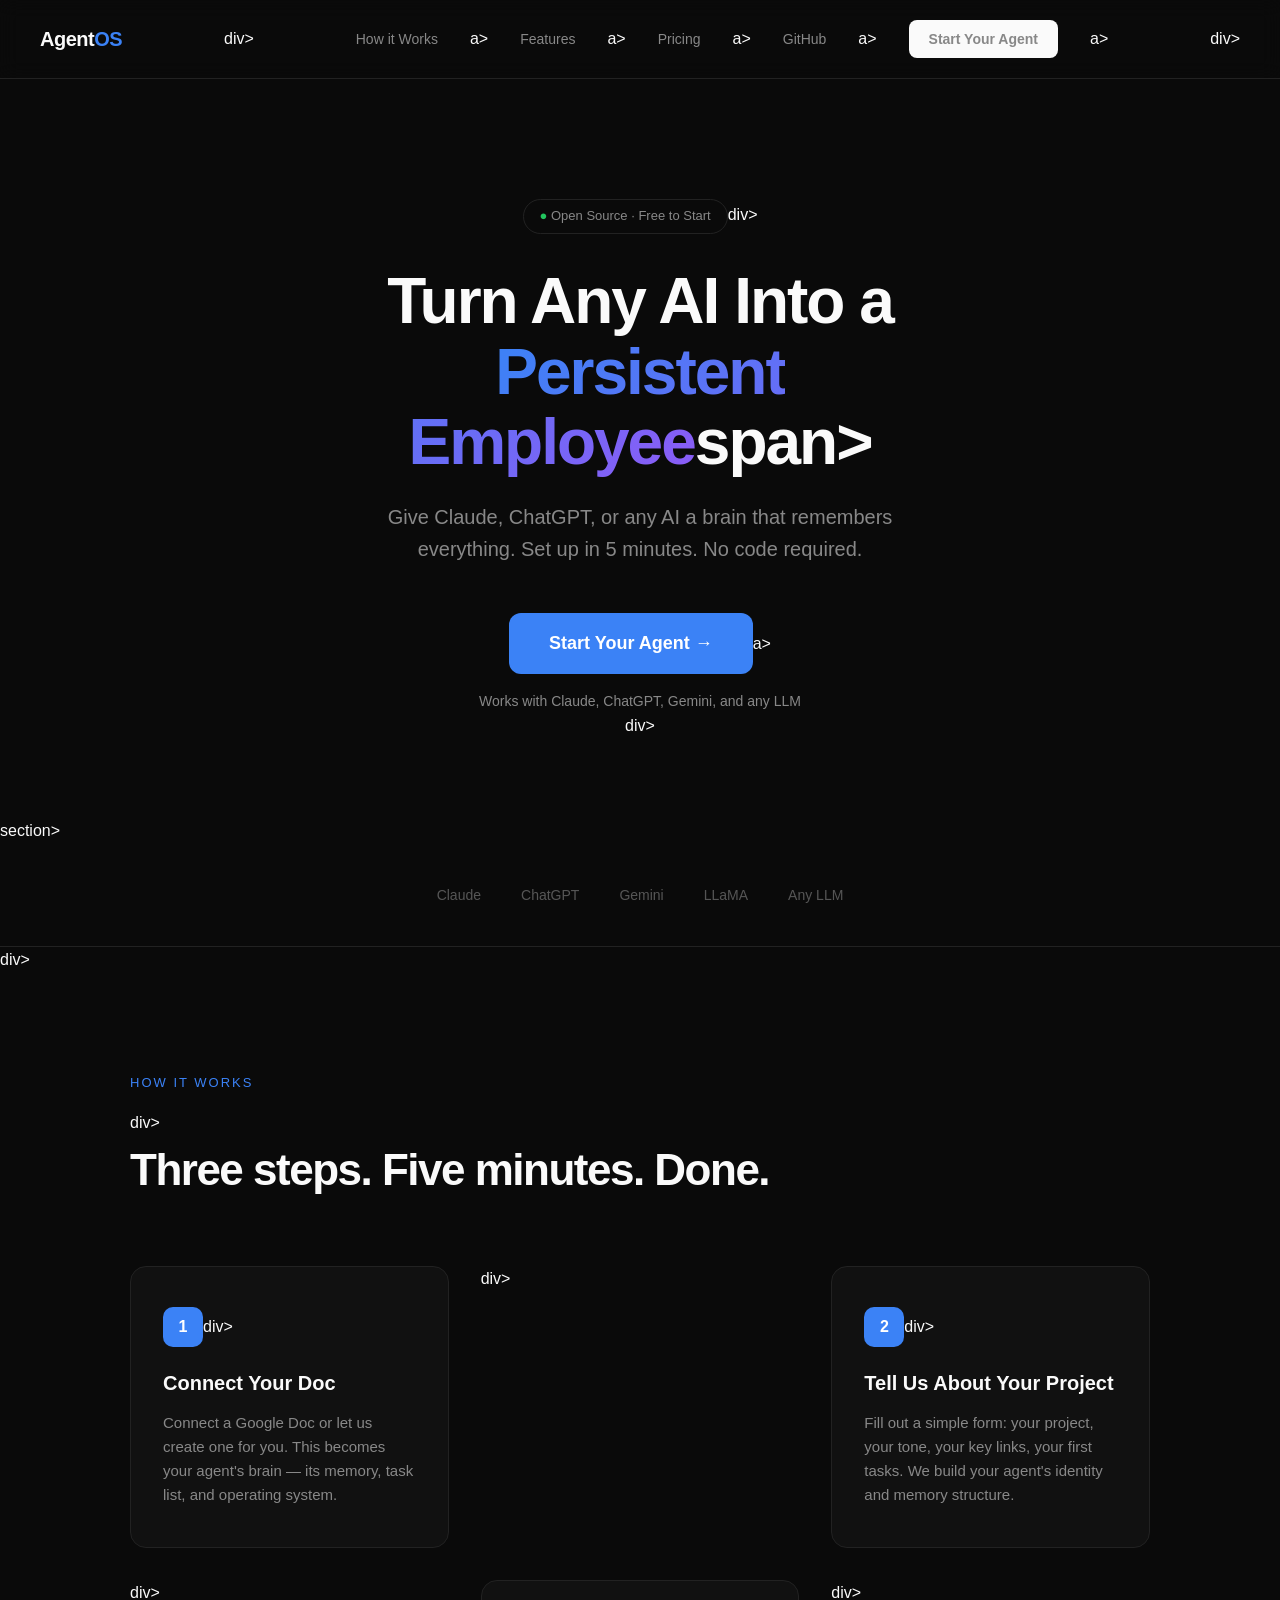
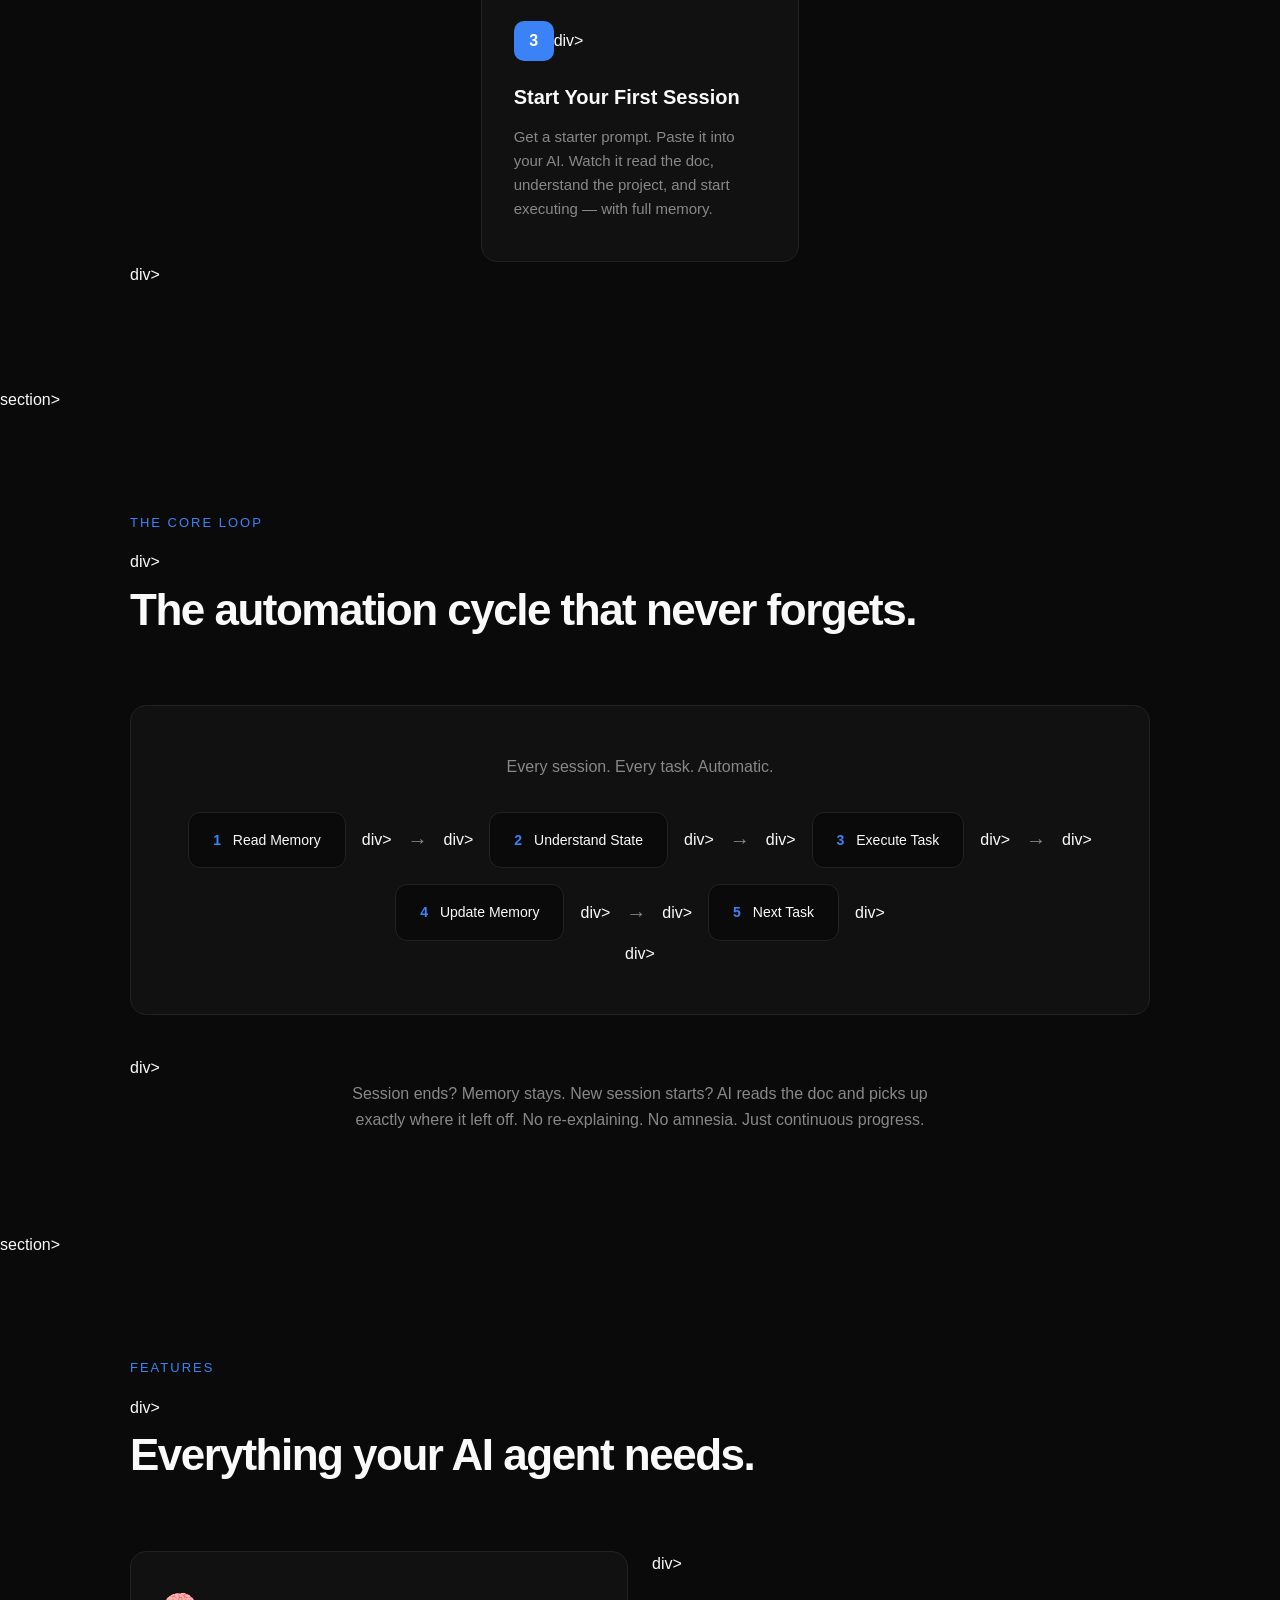
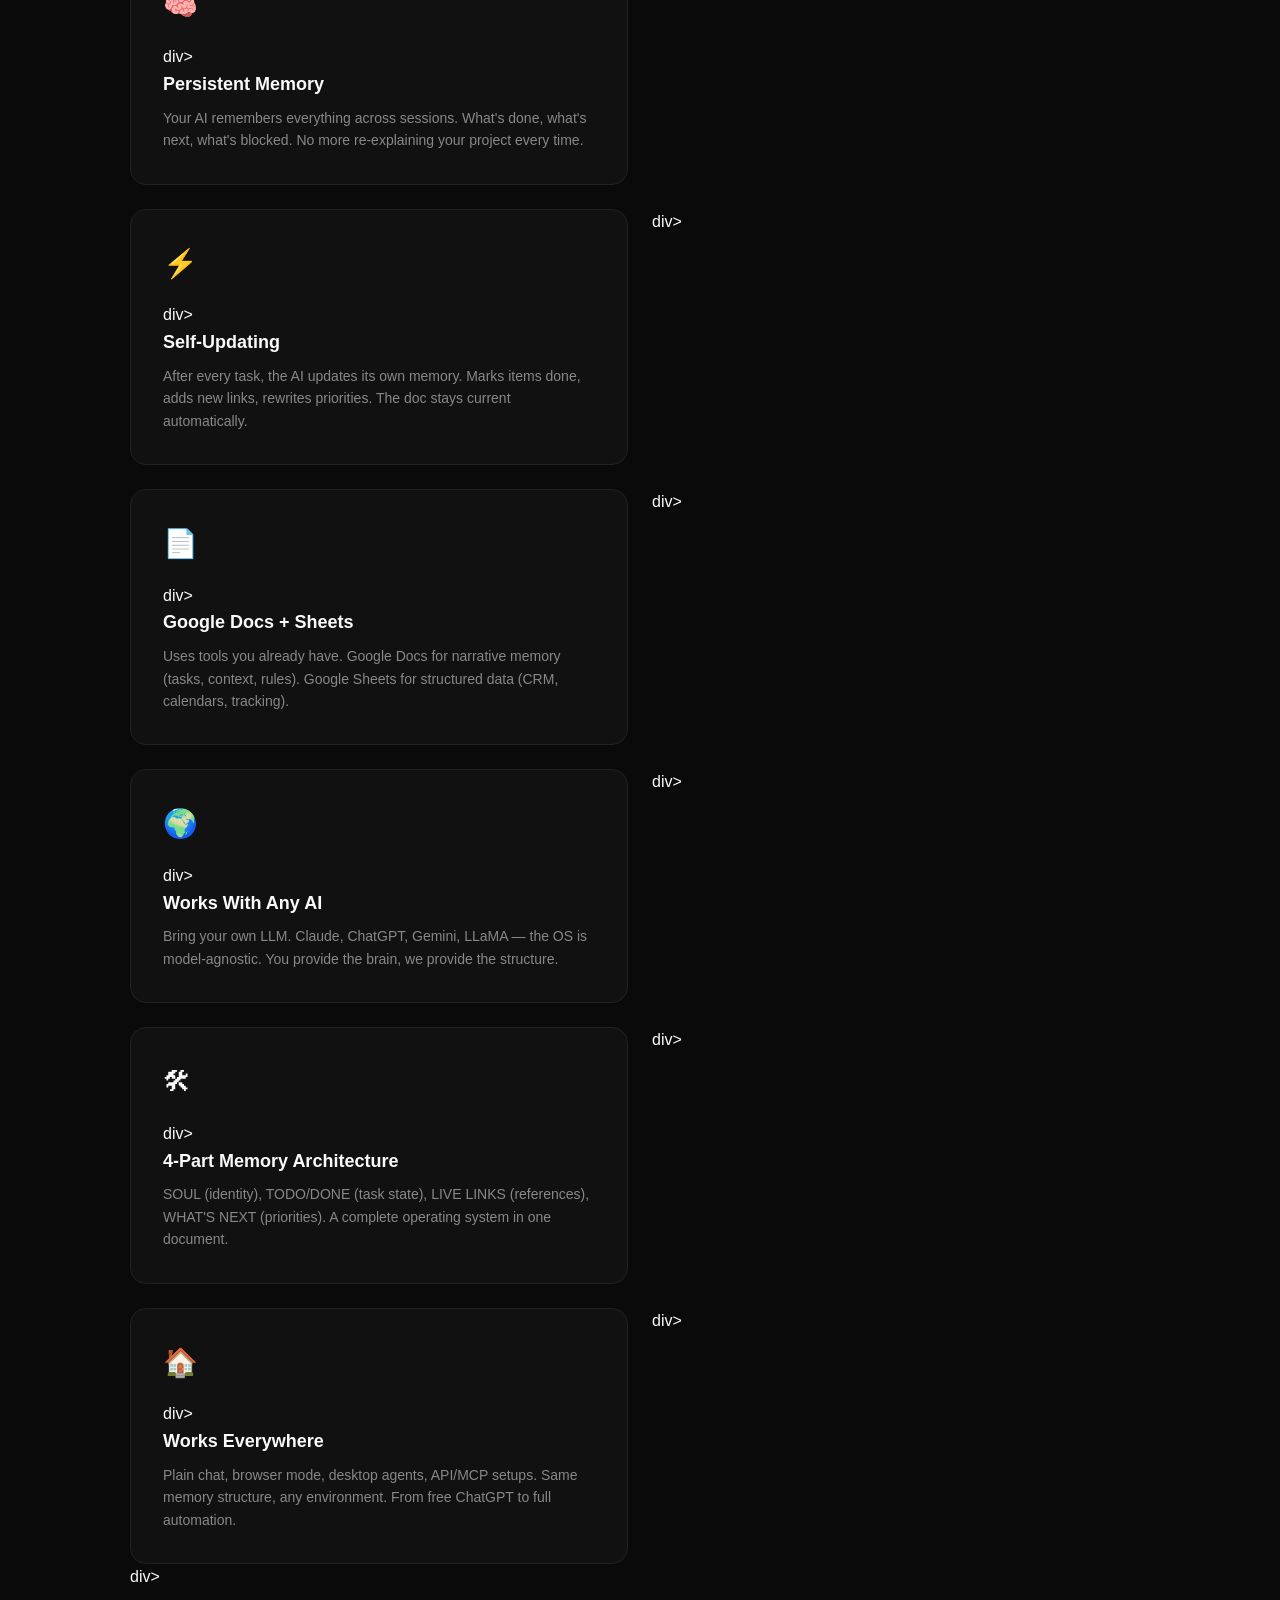
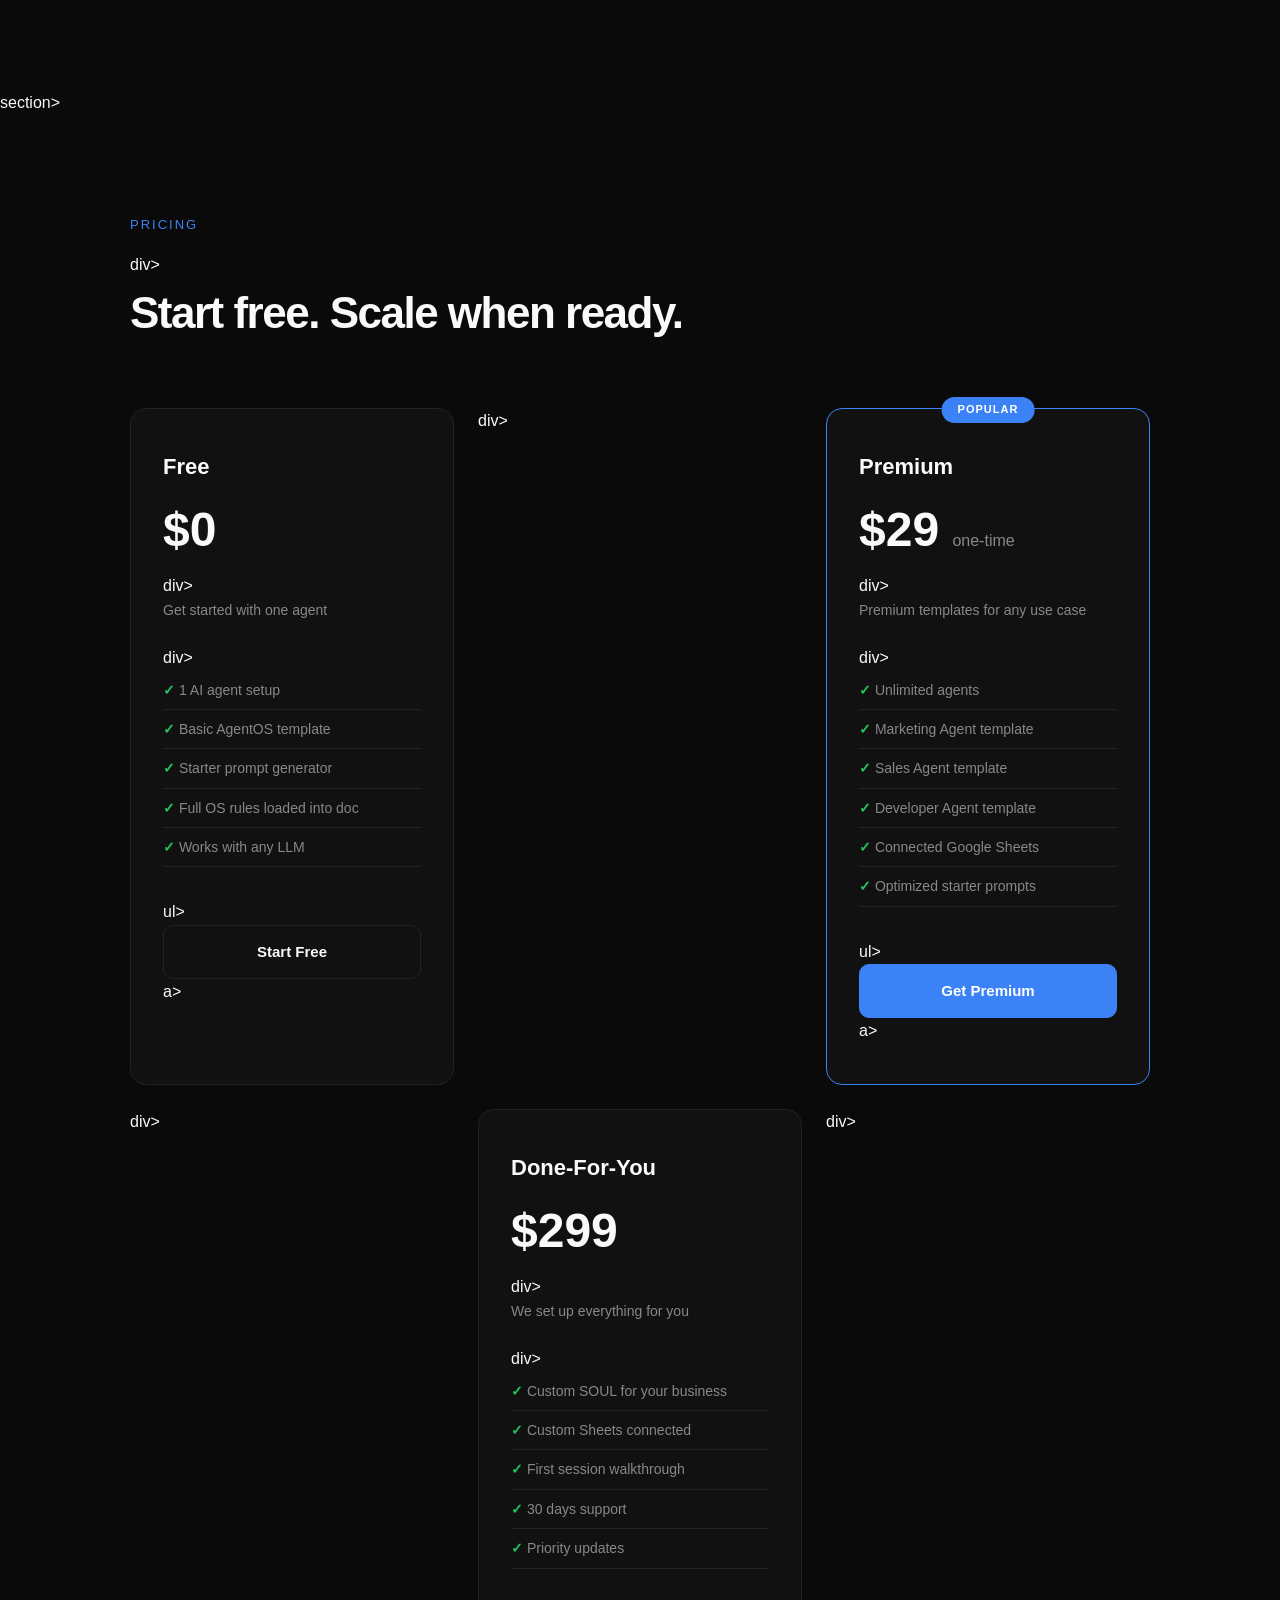
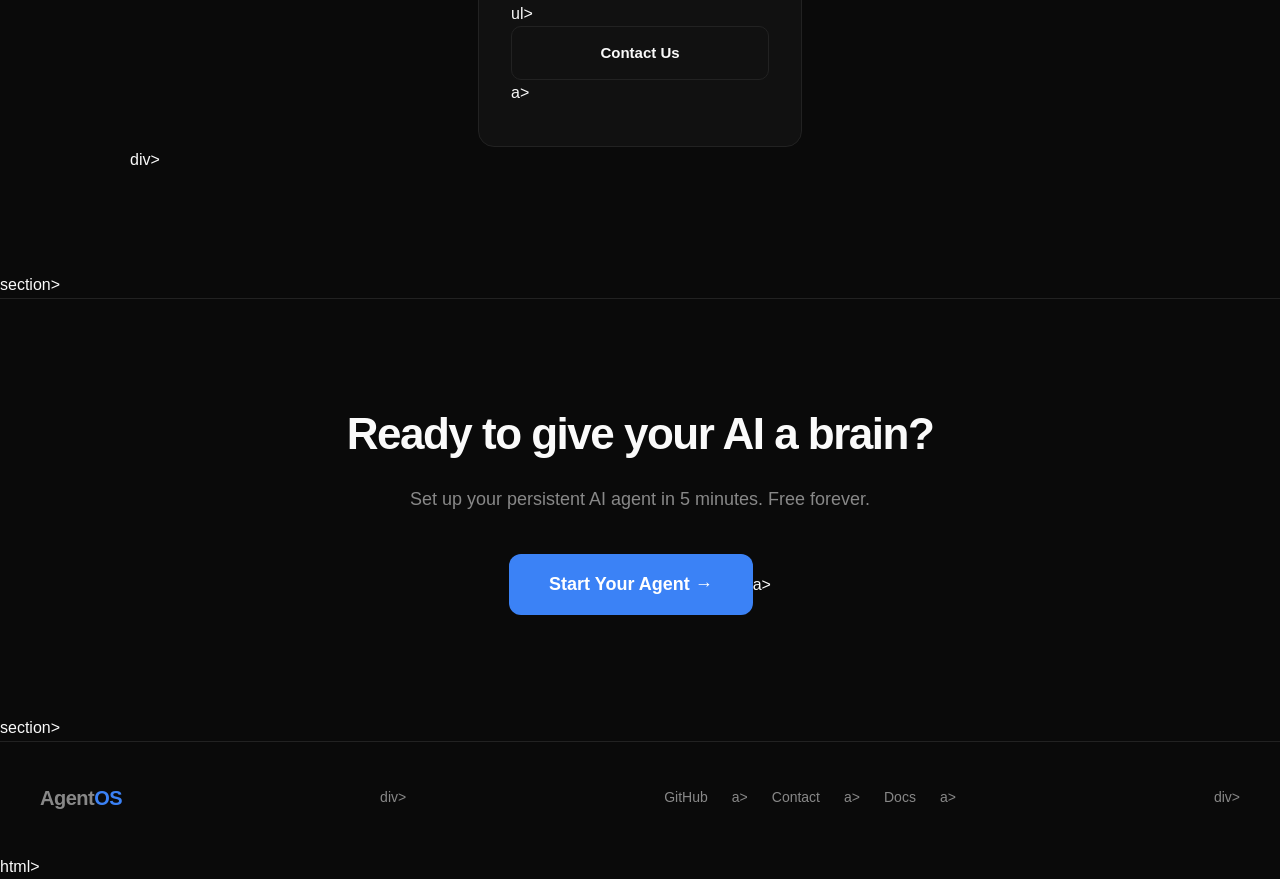
==== index.html @ 60779fc8 "Add AgentOS landing page" ====
<!DOCTYPE html>
<html lang="en">
  <head>
      <meta charset="UTF-8">
      <meta name="viewport" content="width=device-width, initial-scale=1.0">
      <title>AgentOS - Turn Any AI Into a Persistent Employee</title>
    <meta name="description" content="Give Claude, ChatGPT, or any AI a brain that remembers everything. Free. No code. 5 minutes.">
    <style>
          * { margin: 0; padding: 0; box-sizing: border-box; }
          :root {
                  --bg: #0a0a0a;
                  --surface: #111111;
                  --border: #222222;
                  --text: #fafafa;
                  --text-secondary: #888888;
                  --accent: #3b82f6;
                  --accent-hover: #2563eb;
                  --green: #22c55e;
          }
          body {
                  font-family: -apple-system, BlinkMacSystemFont, 'Segoe UI', Inter, sans-serif;
                  background: var(--bg);
                  color: var(--text);
                  line-height: 1.6;
                  -webkit-font-smoothing: antialiased;
          }
          a { color: var(--accent); text-decoration: none; }
          a:hover { text-decoration: underline; }

          /* NAV */
          nav {
                  display: flex;
                  justify-content: space-between;
                  align-items: center;
                  padding: 20px 40px;
                  border-bottom: 1px solid var(--border);
                  position: sticky;
                  top: 0;
                  background: rgba(10,10,10,0.9);
                  backdrop-filter: blur(10px);
                  z-index: 100;
          }
          .logo {
                  font-size: 20px;
                  font-weight: 700;
                  letter-spacing: -0.5px;
          }
          .logo span { color: var(--accent); }
          .nav-links { display: flex; gap: 32px; align-items: center; }
          .nav-links a { color: var(--text-secondary); font-size: 14px; }
          .nav-links a:hover { color: var(--text); text-decoration: none; }
          .nav-cta {
                  background: var(--text);
                  color: var(--bg);
                  padding: 8px 20px;
                  border-radius: 8px;
                  font-size: 14px;
                  font-weight: 600;
                  transition: opacity 0.2s;
          }
          .nav-cta:hover { opacity: 0.9; text-decoration: none; }

          /* HERO */
          .hero {
                  text-align: center;
                  padding: 120px 40px 80px;
                  max-width: 800px;
                  margin: 0 auto;
          }
          .badge {
                  display: inline-block;
                  padding: 6px 16px;
                  border: 1px solid var(--border);
                  border-radius: 50px;
                  font-size: 13px;
                  color: var(--text-secondary);
                  margin-bottom: 32px;
          }
          .badge span { color: var(--green); }
          h1 {
                  font-size: 64px;
                  font-weight: 700;
                  letter-spacing: -2px;
                  line-height: 1.1;
                  margin-bottom: 24px;
          }
          h1 .highlight {
                  background: linear-gradient(135deg, var(--accent), #8b5cf6);
                  -webkit-background-clip: text;
                  -webkit-text-fill-color: transparent;
                  background-clip: text;
          }
          .hero p {
                  font-size: 20px;
                  color: var(--text-secondary);
                  max-width: 560px;
                  margin: 0 auto 48px;
                  line-height: 1.6;
          }
          .hero-cta {
                  display: inline-flex;
                  align-items: center;
                  gap: 8px;
                  background: var(--accent);
                  color: white;
                  padding: 16px 40px;
                  border-radius: 12px;
                  font-size: 18px;
                  font-weight: 600;
                  transition: background 0.2s;
                  cursor: pointer;
                  border: none;
          }
          .hero-cta:hover { background: var(--accent-hover); text-decoration: none; }
          .hero-sub {
                  margin-top: 16px;
                  font-size: 14px;
                  color: var(--text-secondary);
          }

          /* WORKS WITH */
          .works-with {
                  display: flex;
                  justify-content: center;
                  gap: 40px;
                  padding: 40px;
                  color: var(--text-secondary);
                  font-size: 14px;
                  border-bottom: 1px solid var(--border);
          }
          .works-with span { opacity: 0.6; }

          /* HOW IT WORKS */
          .section {
                  padding: 100px 40px;
                  max-width: 1100px;
                  margin: 0 auto;
          }
          .section-label {
                  font-size: 13px;
                  text-transform: uppercase;
                  letter-spacing: 2px;
                  color: var(--accent);
                  margin-bottom: 16px;
          }
          .section h2 {
                  font-size: 44px;
                  font-weight: 700;
                  letter-spacing: -1.5px;
                  margin-bottom: 60px;
          }
          .steps {
                  display: grid;
                  grid-template-columns: repeat(3, 1fr);
                  gap: 32px;
          }
          .step {
                  background: var(--surface);
                  border: 1px solid var(--border);
                  border-radius: 16px;
                  padding: 40px 32px;
          }
          .step-number {
                  display: inline-flex;
                  align-items: center;
                  justify-content: center;
                  width: 40px;
                  height: 40px;
                  background: var(--accent);
                  color: white;
                  border-radius: 10px;
                  font-weight: 700;
                  font-size: 16px;
                  margin-bottom: 20px;
          }
          .step h3 {
                  font-size: 20px;
                  font-weight: 600;
                  margin-bottom: 12px;
          }
          .step p {
                  color: var(--text-secondary);
                  font-size: 15px;
                  line-height: 1.6;
          }

          /* FEATURES */
          .features-grid {
                  display: grid;
                  grid-template-columns: repeat(2, 1fr);
                  gap: 24px;
          }
          .feature {
                  background: var(--surface);
                  border: 1px solid var(--border);
                  border-radius: 16px;
                  padding: 32px;
          }
          .feature-icon {
                  font-size: 28px;
                  margin-bottom: 16px;
          }
          .feature h3 {
                  font-size: 18px;
                  font-weight: 600;
                  margin-bottom: 8px;
          }
          .feature p {
                  color: var(--text-secondary);
                  font-size: 14px;
                  line-height: 1.6;
          }

          /* THE LOOP */
          .loop-visual {
                  background: var(--surface);
                  border: 1px solid var(--border);
                  border-radius: 16px;
                  padding: 48px;
                  text-align: center;
                  margin-bottom: 40px;
          }
          .loop-steps {
                  display: flex;
                  justify-content: center;
                  align-items: center;
                  gap: 16px;
                  flex-wrap: wrap;
                  margin-top: 32px;
          }
          .loop-step {
                  background: var(--bg);
                  border: 1px solid var(--border);
                  border-radius: 12px;
                  padding: 16px 24px;
                  font-size: 14px;
                  font-weight: 500;
          }
          .loop-step .num {
                  color: var(--accent);
                  font-weight: 700;
                  margin-right: 8px;
          }
          .loop-arrow {
                  color: var(--text-secondary);
                  font-size: 20px;
          }

          /* PRICING */
          .pricing-grid {
                  display: grid;
                  grid-template-columns: repeat(3, 1fr);
                  gap: 24px;
          }
          .price-card {
                  background: var(--surface);
                  border: 1px solid var(--border);
                  border-radius: 16px;
                  padding: 40px 32px;
                  position: relative;
          }
          .price-card.featured {
                  border-color: var(--accent);
          }
          .price-card.featured::before {
                  content: 'POPULAR';
                  position: absolute;
                  top: -12px;
                  left: 50%;
                  transform: translateX(-50%);
                  background: var(--accent);
                  color: white;
                  padding: 4px 16px;
                  border-radius: 50px;
                  font-size: 11px;
                  font-weight: 700;
                  letter-spacing: 1px;
          }
          .price-card h3 {
                  font-size: 22px;
                  font-weight: 600;
                  margin-bottom: 8px;
          }
          .price {
                  font-size: 48px;
                  font-weight: 700;
                  margin-bottom: 4px;
          }
          .price span {
                  font-size: 16px;
                  color: var(--text-secondary);
                  font-weight: 400;
          }
          .price-desc {
                  color: var(--text-secondary);
                  font-size: 14px;
                  margin-bottom: 24px;
          }
          .price-features {
                  list-style: none;
                  margin-bottom: 32px;
          }
          .price-features li {
                  padding: 8px 0;
                  font-size: 14px;
                  color: var(--text-secondary);
                  border-bottom: 1px solid var(--border);
          }
          .price-features li::before {
                  content: "\2713  ";
                  color: var(--green);
                  font-weight: 700;
          }
          .price-btn {
                  display: block;
                  width: 100%;
                  padding: 14px;
                  text-align: center;
                  border-radius: 10px;
                  font-weight: 600;
                  font-size: 15px;
                  border: 1px solid var(--border);
                  background: transparent;
                  color: var(--text);
                  cursor: pointer;
                  transition: all 0.2s;
          }
          .price-btn:hover { background: var(--border); text-decoration: none; }
          .price-btn.primary {
                  background: var(--accent);
                  border-color: var(--accent);
                  color: white;
          }
          .price-btn.primary:hover { background: var(--accent-hover); }

          /* CTA */
          .final-cta {
                  text-align: center;
                  padding: 100px 40px;
                  border-top: 1px solid var(--border);
          }
          .final-cta h2 {
                  font-size: 44px;
                  font-weight: 700;
                  letter-spacing: -1.5px;
                  margin-bottom: 16px;
          }
          .final-cta p {
                  color: var(--text-secondary);
                  font-size: 18px;
                  margin-bottom: 40px;
          }

          /* FOOTER */
          footer {
                  border-top: 1px solid var(--border);
                  padding: 40px;
                  display: flex;
                  justify-content: space-between;
                  align-items: center;
                  font-size: 14px;
                  color: var(--text-secondary);
          }
          .footer-links { display: flex; gap: 24px; }
          .footer-links a { color: var(--text-secondary); }

          /* RESPONSIVE */
          @media (max-width: 768px) {
                  h1 { font-size: 40px; }
                  .section h2 { font-size: 32px; }
                  .steps, .features-grid, .pricing-grid { grid-template-columns: 1fr; }
                  .hero { padding: 80px 20px 60px; }
                  .section { padding: 60px 20px; }
                  nav { padding: 16px 20px; }
                  .nav-links { display: none; }
                  .loop-steps { flex-direction: column; }
                  .loop-arrow { transform: rotate(90deg); }
          }
        </style>
  </head>
  <body>

      <!-- NAV -->
      <nav>
            <div class="logo">Agent<span>OS</span></div>div>
          <div class="nav-links">
                <a href="#how-it-works">How it Works</a>a>
                <a href="#features">Features</a>a>
                <a href="#pricing">Pricing</a>a>
                <a href="https://github.com/nickberger1993-ai/agentos">GitHub</a>a>
                <a href="#start" class="nav-cta">Start Your Agent</a>a>
          </div>div>
      </nav>
  
    <!-- HERO -->
    <section class="hero">
        <div class="badge"><span>&#9679;</span> Open Source &middot; Free to Start</div>div>
        <h1>Turn Any AI Into a <span class="highlight">Persistent Employee</span>span></h1>
        <p>Give Claude, ChatGPT, or any AI a brain that remembers everything. Set up in 5 minutes. No code required.</p>
        <a href="#start" class="hero-cta">Start Your Agent &rarr;</a>a>
        <div class="hero-sub">Works with Claude, ChatGPT, Gemini, and any LLM</div>div>
    </section>section>
  
    <!-- WORKS WITH -->
    <div class="works-with">
        <span>Claude</span>
        <span>ChatGPT</span>
        <span>Gemini</span>
        <span>LLaMA</span>
        <span>Any LLM</span>
    </div>div>
  
    <!-- HOW IT WORKS -->
    <section class="section" id="how-it-works">
        <div class="section-label">How It Works</div>div>
        <h2>Three steps. Five minutes. Done.</h2>
        <div class="steps">
              <div class="step">
                      <div class="step-number">1</div>div>
                      <h3>Connect Your Doc</h3>
                      <p>Connect a Google Doc or let us create one for you. This becomes your agent's brain — its memory, task list, and operating system.</p>
              </div>div>
              <div class="step">
                      <div class="step-number">2</div>div>
                      <h3>Tell Us About Your Project</h3>
                      <p>Fill out a simple form: your project, your tone, your key links, your first tasks. We build your agent's identity and memory structure.</p>
              </div>div>
              <div class="step">
                      <div class="step-number">3</div>div>
                      <h3>Start Your First Session</h3>
                      <p>Get a starter prompt. Paste it into your AI. Watch it read the doc, understand the project, and start executing — with full memory.</p>
              </div>div>
        </div>div>
    </section>section>
  
    <!-- THE LOOP -->
    <section class="section">
        <div class="section-label">The Core Loop</div>div>
        <h2>The automation cycle that never forgets.</h2>
        <div class="loop-visual">
              <p style="color: var(--text-secondary); margin-bottom: 8px;">Every session. Every task. Automatic.</p>
              <div class="loop-steps">
                      <div class="loop-step"><span class="num">1</span> Read Memory</div>div>
                      <div class="loop-arrow">&rarr;</div>div>
                      <div class="loop-step"><span class="num">2</span> Understand State</div>div>
                      <div class="loop-arrow">&rarr;</div>div>
                      <div class="loop-step"><span class="num">3</span> Execute Task</div>div>
                      <div class="loop-arrow">&rarr;</div>div>
                      <div class="loop-step"><span class="num">4</span> Update Memory</div>div>
                      <div class="loop-arrow">&rarr;</div>div>
                      <div class="loop-step"><span class="num">5</span> Next Task</div>div>
              </div>div>
        </div>div>
        <p style="text-align:center; color: var(--text-secondary); max-width: 600px; margin: 0 auto;">Session ends? Memory stays. New session starts? AI reads the doc and picks up exactly where it left off. No re-explaining. No amnesia. Just continuous progress.</p>
    </section>section>
  
    <!-- FEATURES -->
    <section class="section" id="features">
        <div class="section-label">Features</div>div>
        <h2>Everything your AI agent needs.</h2>
        <div class="features-grid">
              <div class="feature">
                      <div class="feature-icon">&#129504;</div>div>
                      <h3>Persistent Memory</h3>
                      <p>Your AI remembers everything across sessions. What's done, what's next, what's blocked. No more re-explaining your project every time.</p>
              </div>div>
              <div class="feature">
                      <div class="feature-icon">&#9889;</div>div>
                      <h3>Self-Updating</h3>
                      <p>After every task, the AI updates its own memory. Marks items done, adds new links, rewrites priorities. The doc stays current automatically.</p>
              </div>div>
              <div class="feature">
                      <div class="feature-icon">&#128196;</div>div>
                      <h3>Google Docs + Sheets</h3>
                      <p>Uses tools you already have. Google Docs for narrative memory (tasks, context, rules). Google Sheets for structured data (CRM, calendars, tracking).</p>
              </div>div>
              <div class="feature">
                      <div class="feature-icon">&#127757;</div>div>
                      <h3>Works With Any AI</h3>
                      <p>Bring your own LLM. Claude, ChatGPT, Gemini, LLaMA — the OS is model-agnostic. You provide the brain, we provide the structure.</p>
              </div>div>
              <div class="feature">
                      <div class="feature-icon">&#128736;</div>div>
                      <h3>4-Part Memory Architecture</h3>
                      <p>SOUL (identity), TODO/DONE (task state), LIVE LINKS (references), WHAT'S NEXT (priorities). A complete operating system in one document.</p>
              </div>div>
              <div class="feature">
                      <div class="feature-icon">&#127968;</div>div>
                      <h3>Works Everywhere</h3>
                      <p>Plain chat, browser mode, desktop agents, API/MCP setups. Same memory structure, any environment. From free ChatGPT to full automation.</p>
              </div>div>
        </div>div>
    </section>section>
  
    <!-- PRICING -->
    <section class="section" id="pricing">
        <div class="section-label">Pricing</div>div>
        <h2>Start free. Scale when ready.</h2>
        <div class="pricing-grid">
              <div class="price-card">
                      <h3>Free</h3>
                      <div class="price">$0</div>div>
                      <div class="price-desc">Get started with one agent</div>div>
                      <ul class="price-features">
                                <li>1 AI agent setup</li>
                                <li>Basic AgentOS template</li>
                                <li>Starter prompt generator</li>
                                <li>Full OS rules loaded into doc</li>
                                <li>Works with any LLM</li>
                      </ul>ul>
                      <a href="#start" class="price-btn">Start Free</a>a>
              </div>div>
              <div class="price-card featured">
                      <h3>Premium</h3>
                      <div class="price">$29 <span>one-time</span></div>div>
                      <div class="price-desc">Premium templates for any use case</div>div>
                      <ul class="price-features">
                                <li>Unlimited agents</li>
                                <li>Marketing Agent template</li>
                                <li>Sales Agent template</li>
                                <li>Developer Agent template</li>
                                <li>Connected Google Sheets</li>
                                <li>Optimized starter prompts</li>
                      </ul>ul>
                      <a href="#start" class="price-btn primary">Get Premium</a>a>
              </div>div>
              <div class="price-card">
                      <h3>Done-For-You</h3>
                      <div class="price">$299</div>div>
                      <div class="price-desc">We set up everything for you</div>div>
                      <ul class="price-features">
                                <li>Custom SOUL for your business</li>
                                <li>Custom Sheets connected</li>
                                <li>First session walkthrough</li>
                                <li>30 days support</li>
                                <li>Priority updates</li>
                      </ul>ul>
                      <a href="mailto:alon@iploop.io" class="price-btn">Contact Us</a>a>
              </div>div>
        </div>div>
    </section>section>
  
    <!-- FINAL CTA -->
    <section class="final-cta" id="start">
        <h2>Ready to give your AI a brain?</h2>
        <p>Set up your persistent AI agent in 5 minutes. Free forever.</p>
        <a href="setup.html" class="hero-cta">Start Your Agent &rarr;</a>a>
    </section>section>
  
    <!-- FOOTER -->
    <footer>
          <div class="logo">Agent<span>OS</span></div>div>
          <div class="footer-links">
                  <a href="https://github.com/nickberger1993-ai/agentos">GitHub</a>a>
                  <a href="mailto:alon@iploop.io">Contact</a>a>
                  <a href="#">Docs</a>a>
          </div>div>
    </footer>

  </body>
</html>html>
    </footer></p></li></li></p></p></h1></span></span>
      </nav>
  </body>
    </style></title>
  </head>
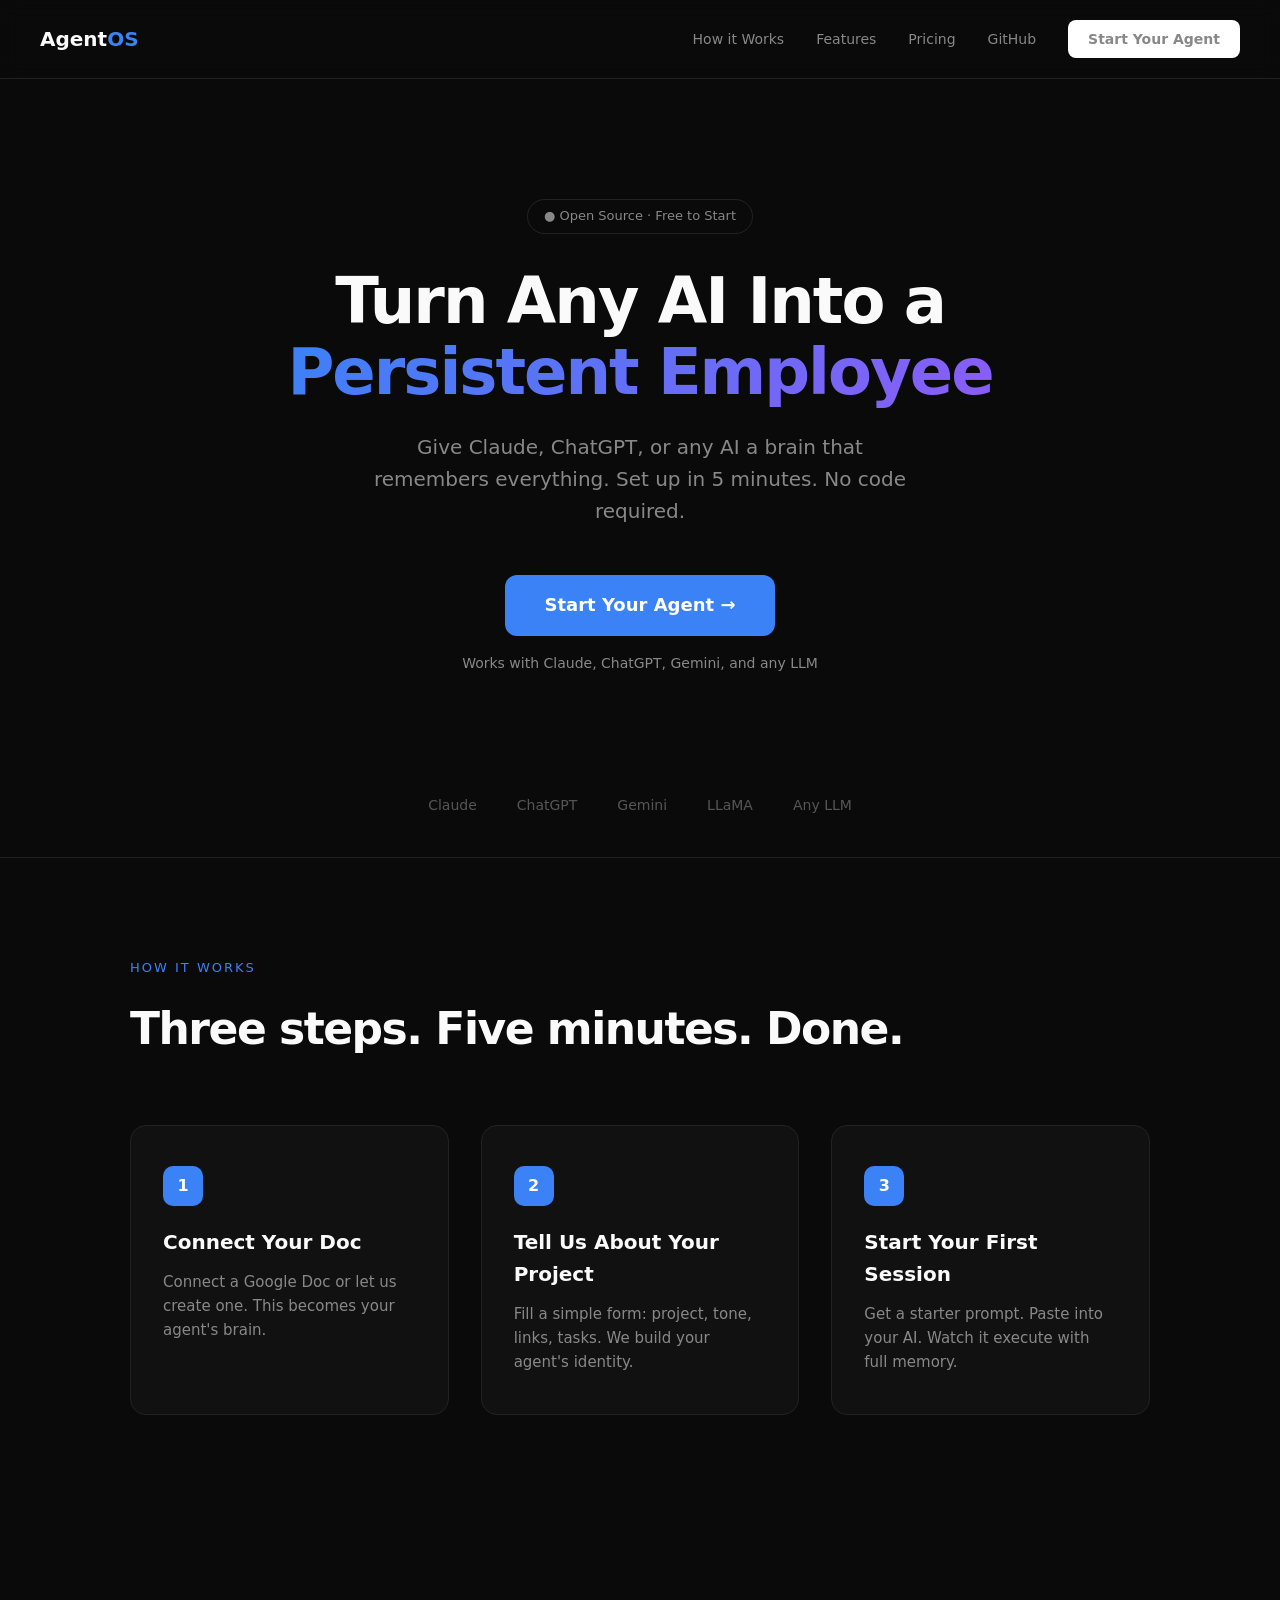
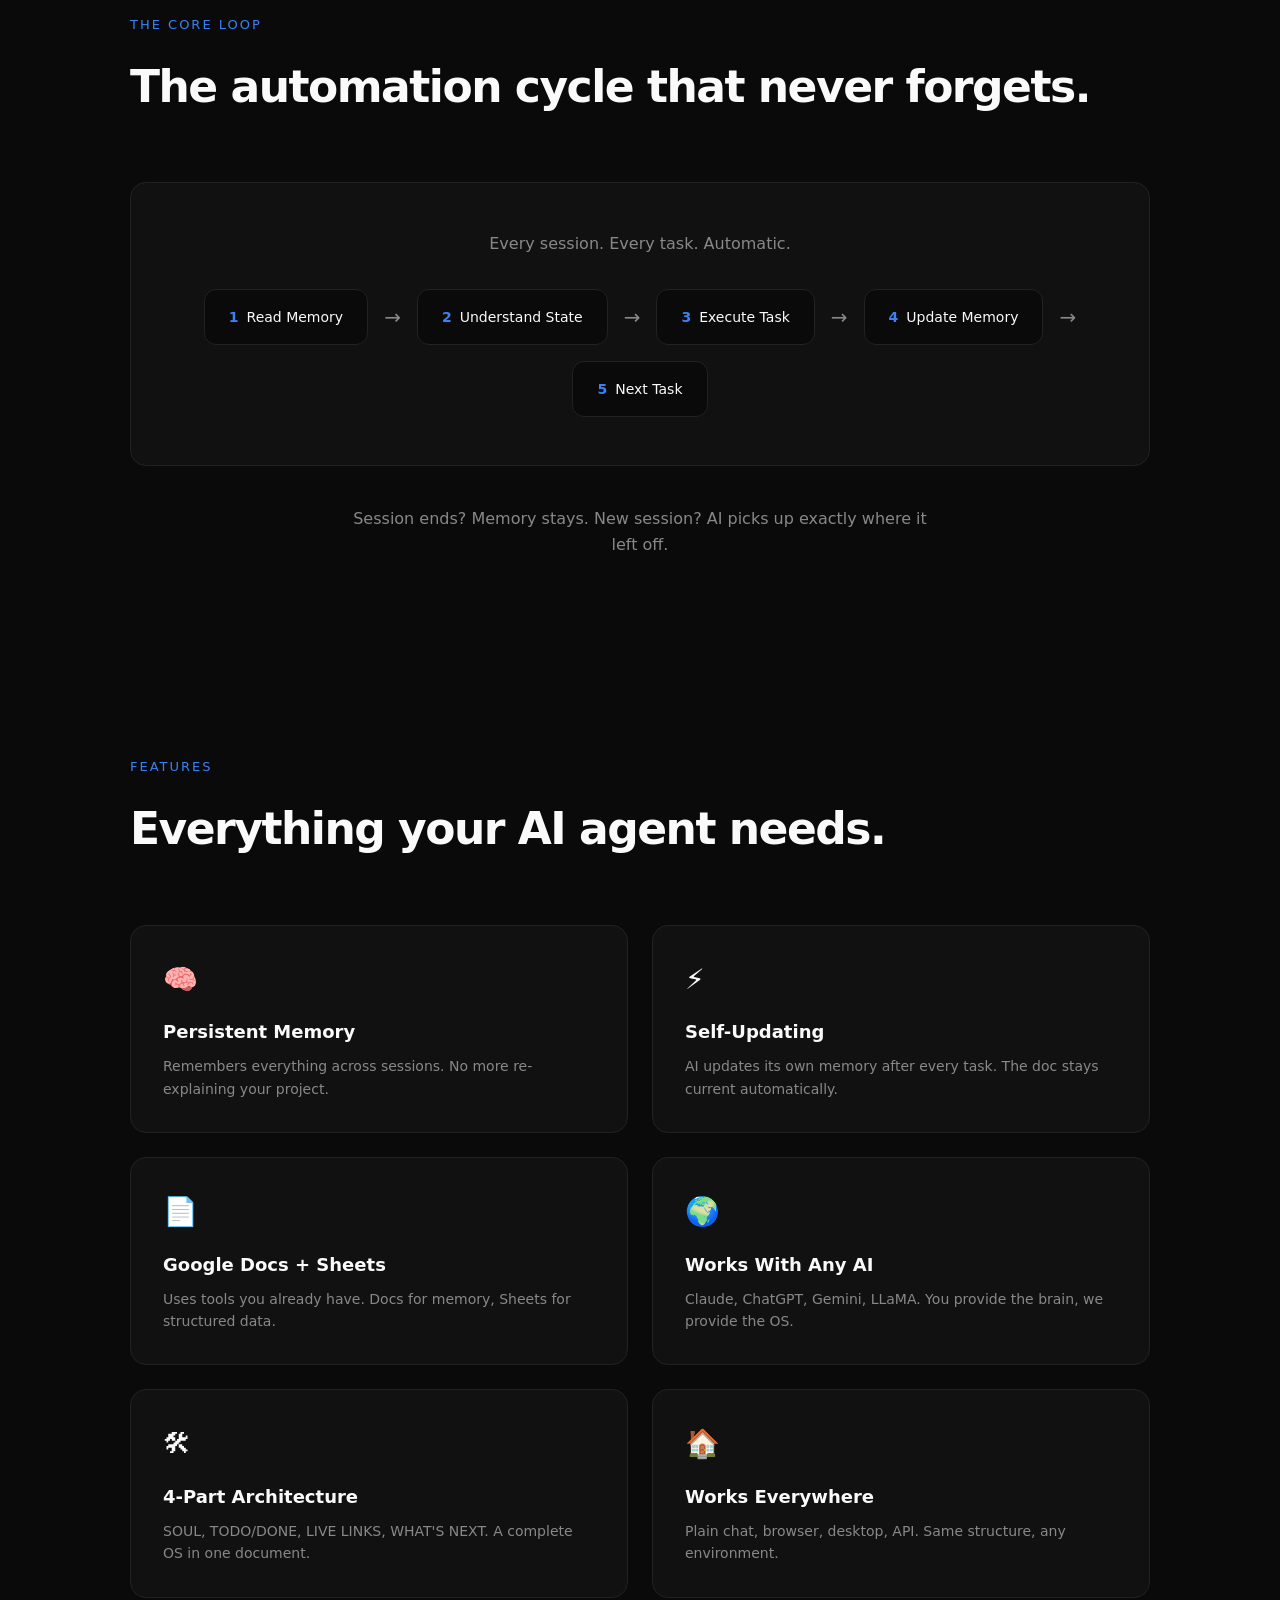
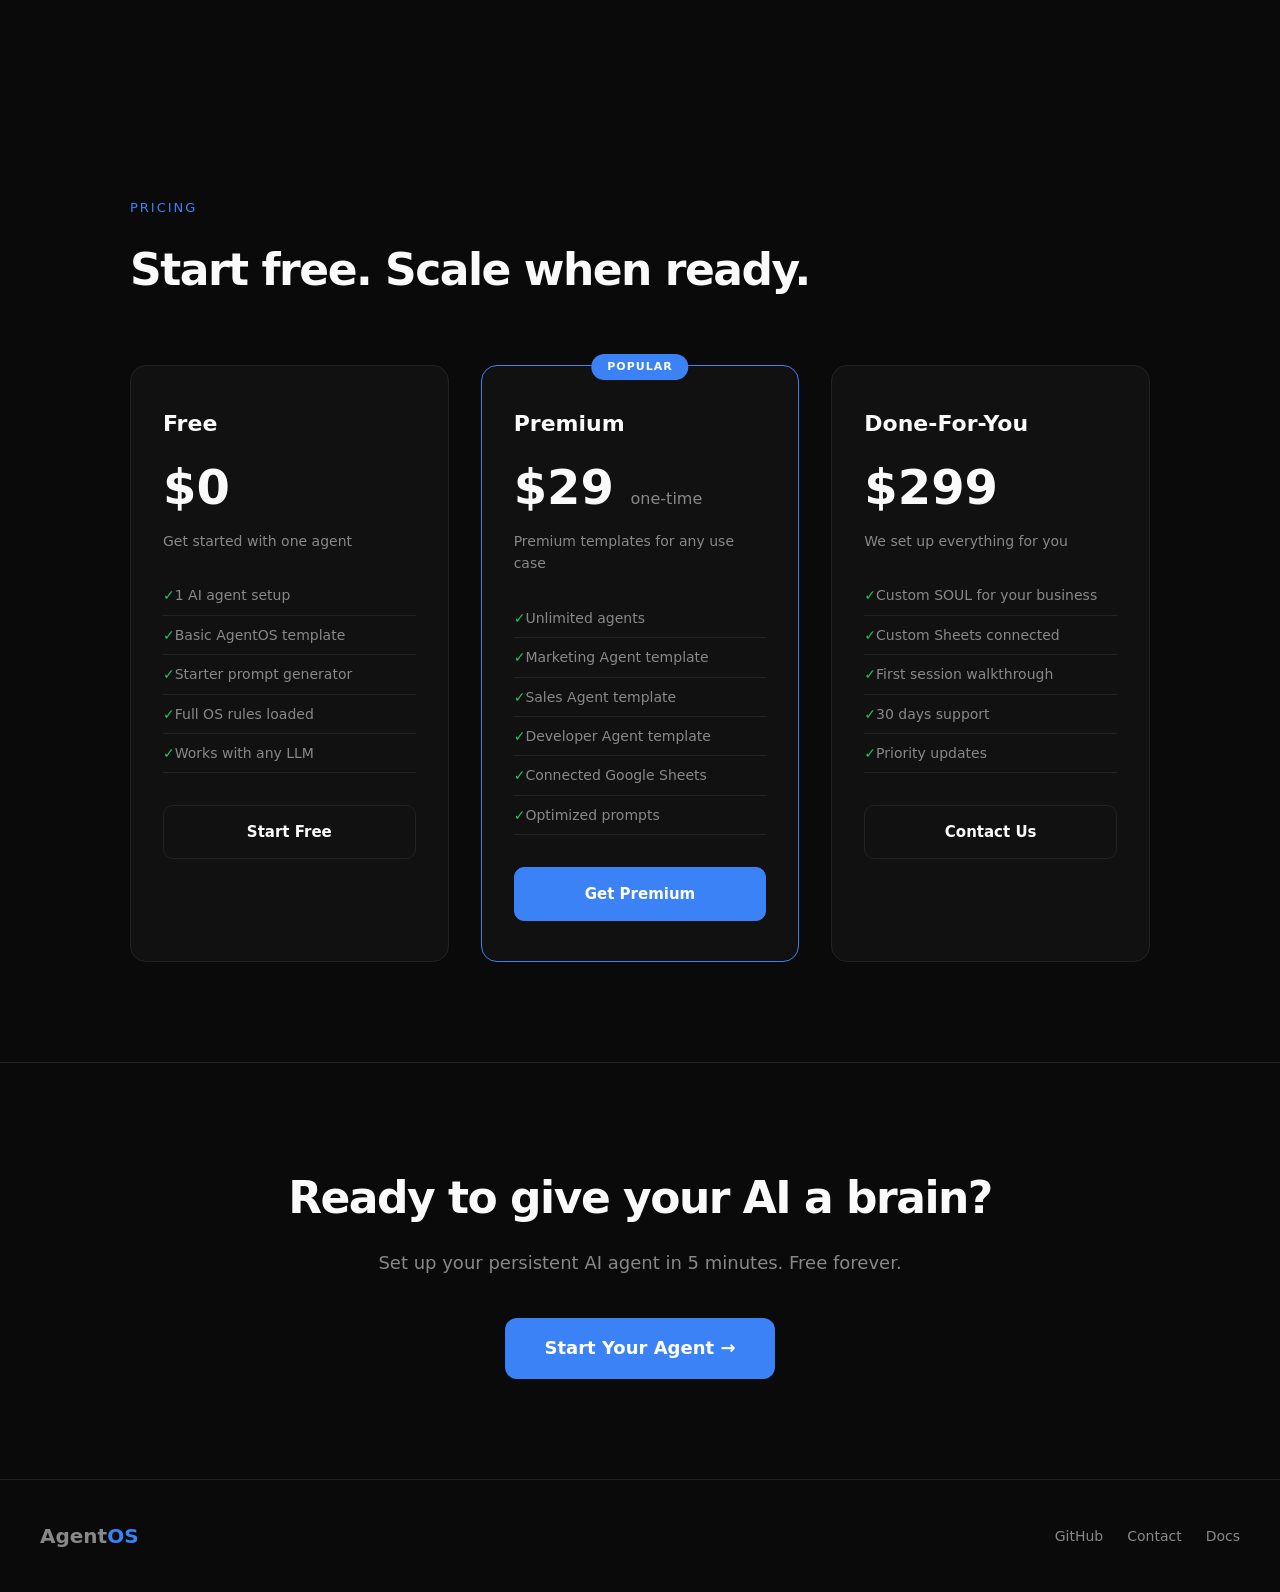
==== commit 0dca9e67: "Fix landing page - clean HTML without auto-close artifacts" ====
--- a/index.html
+++ b/index.html
@@ -1,566 +1,22 @@
 <!DOCTYPE html>
 <html lang="en">
-  <head>
-      <meta charset="UTF-8">
-      <meta name="viewport" content="width=device-width, initial-scale=1.0">
-      <title>AgentOS - Turn Any AI Into a Persistent Employee</title>
-    <meta name="description" content="Give Claude, ChatGPT, or any AI a brain that remembers everything. Free. No code. 5 minutes.">
-    <style>
-          * { margin: 0; padding: 0; box-sizing: border-box; }
-          :root {
-                  --bg: #0a0a0a;
-                  --surface: #111111;
-                  --border: #222222;
-                  --text: #fafafa;
-                  --text-secondary: #888888;
-                  --accent: #3b82f6;
-                  --accent-hover: #2563eb;
-                  --green: #22c55e;
-          }
-          body {
-                  font-family: -apple-system, BlinkMacSystemFont, 'Segoe UI', Inter, sans-serif;
-                  background: var(--bg);
-                  color: var(--text);
-                  line-height: 1.6;
-                  -webkit-font-smoothing: antialiased;
-          }
-          a { color: var(--accent); text-decoration: none; }
-          a:hover { text-decoration: underline; }
-
-          /* NAV */
-          nav {
-                  display: flex;
-                  justify-content: space-between;
-                  align-items: center;
-                  padding: 20px 40px;
-                  border-bottom: 1px solid var(--border);
-                  position: sticky;
-                  top: 0;
-                  background: rgba(10,10,10,0.9);
-                  backdrop-filter: blur(10px);
-                  z-index: 100;
-          }
-          .logo {
-                  font-size: 20px;
-                  font-weight: 700;
-                  letter-spacing: -0.5px;
-          }
-          .logo span { color: var(--accent); }
-          .nav-links { display: flex; gap: 32px; align-items: center; }
-          .nav-links a { color: var(--text-secondary); font-size: 14px; }
-          .nav-links a:hover { color: var(--text); text-decoration: none; }
-          .nav-cta {
-                  background: var(--text);
-                  color: var(--bg);
-                  padding: 8px 20px;
-                  border-radius: 8px;
-                  font-size: 14px;
-                  font-weight: 600;
-                  transition: opacity 0.2s;
-          }
-          .nav-cta:hover { opacity: 0.9; text-decoration: none; }
-
-          /* HERO */
-          .hero {
-                  text-align: center;
-                  padding: 120px 40px 80px;
-                  max-width: 800px;
-                  margin: 0 auto;
-          }
-          .badge {
-                  display: inline-block;
-                  padding: 6px 16px;
-                  border: 1px solid var(--border);
-                  border-radius: 50px;
-                  font-size: 13px;
-                  color: var(--text-secondary);
-                  margin-bottom: 32px;
-          }
-          .badge span { color: var(--green); }
-          h1 {
-                  font-size: 64px;
-                  font-weight: 700;
-                  letter-spacing: -2px;
-                  line-height: 1.1;
-                  margin-bottom: 24px;
-          }
-          h1 .highlight {
-                  background: linear-gradient(135deg, var(--accent), #8b5cf6);
-                  -webkit-background-clip: text;
-                  -webkit-text-fill-color: transparent;
-                  background-clip: text;
-          }
-          .hero p {
-                  font-size: 20px;
-                  color: var(--text-secondary);
-                  max-width: 560px;
-                  margin: 0 auto 48px;
-                  line-height: 1.6;
-          }
-          .hero-cta {
-                  display: inline-flex;
-                  align-items: center;
-                  gap: 8px;
-                  background: var(--accent);
-                  color: white;
-                  padding: 16px 40px;
-                  border-radius: 12px;
-                  font-size: 18px;
-                  font-weight: 600;
-                  transition: background 0.2s;
-                  cursor: pointer;
-                  border: none;
-          }
-          .hero-cta:hover { background: var(--accent-hover); text-decoration: none; }
-          .hero-sub {
-                  margin-top: 16px;
-                  font-size: 14px;
-                  color: var(--text-secondary);
-          }
-
-          /* WORKS WITH */
-          .works-with {
-                  display: flex;
-                  justify-content: center;
-                  gap: 40px;
-                  padding: 40px;
-                  color: var(--text-secondary);
-                  font-size: 14px;
-                  border-bottom: 1px solid var(--border);
-          }
-          .works-with span { opacity: 0.6; }
-
-          /* HOW IT WORKS */
-          .section {
-                  padding: 100px 40px;
-                  max-width: 1100px;
-                  margin: 0 auto;
-          }
-          .section-label {
-                  font-size: 13px;
-                  text-transform: uppercase;
-                  letter-spacing: 2px;
-                  color: var(--accent);
-                  margin-bottom: 16px;
-          }
-          .section h2 {
-                  font-size: 44px;
-                  font-weight: 700;
-                  letter-spacing: -1.5px;
-                  margin-bottom: 60px;
-          }
-          .steps {
-                  display: grid;
-                  grid-template-columns: repeat(3, 1fr);
-                  gap: 32px;
-          }
-          .step {
-                  background: var(--surface);
-                  border: 1px solid var(--border);
-                  border-radius: 16px;
-                  padding: 40px 32px;
-          }
-          .step-number {
-                  display: inline-flex;
-                  align-items: center;
-                  justify-content: center;
-                  width: 40px;
-                  height: 40px;
-                  background: var(--accent);
-                  color: white;
-                  border-radius: 10px;
-                  font-weight: 700;
-                  font-size: 16px;
-                  margin-bottom: 20px;
-          }
-          .step h3 {
-                  font-size: 20px;
-                  font-weight: 600;
-                  margin-bottom: 12px;
-          }
-          .step p {
-                  color: var(--text-secondary);
-                  font-size: 15px;
-                  line-height: 1.6;
-          }
-
-          /* FEATURES */
-          .features-grid {
-                  display: grid;
-                  grid-template-columns: repeat(2, 1fr);
-                  gap: 24px;
-          }
-          .feature {
-                  background: var(--surface);
-                  border: 1px solid var(--border);
-                  border-radius: 16px;
-                  padding: 32px;
-          }
-          .feature-icon {
-                  font-size: 28px;
-                  margin-bottom: 16px;
-          }
-          .feature h3 {
-                  font-size: 18px;
-                  font-weight: 600;
-                  margin-bottom: 8px;
-          }
-          .feature p {
-                  color: var(--text-secondary);
-                  font-size: 14px;
-                  line-height: 1.6;
-          }
-
-          /* THE LOOP */
-          .loop-visual {
-                  background: var(--surface);
-                  border: 1px solid var(--border);
-                  border-radius: 16px;
-                  padding: 48px;
-                  text-align: center;
-                  margin-bottom: 40px;
-          }
-          .loop-steps {
-                  display: flex;
-                  justify-content: center;
-                  align-items: center;
-                  gap: 16px;
-                  flex-wrap: wrap;
-                  margin-top: 32px;
-          }
-          .loop-step {
-                  background: var(--bg);
-                  border: 1px solid var(--border);
-                  border-radius: 12px;
-                  padding: 16px 24px;
-                  font-size: 14px;
-                  font-weight: 500;
-          }
-          .loop-step .num {
-                  color: var(--accent);
-                  font-weight: 700;
-                  margin-right: 8px;
-          }
-          .loop-arrow {
-                  color: var(--text-secondary);
-                  font-size: 20px;
-          }
-
-          /* PRICING */
-          .pricing-grid {
-                  display: grid;
-                  grid-template-columns: repeat(3, 1fr);
-                  gap: 24px;
-          }
-          .price-card {
-                  background: var(--surface);
-                  border: 1px solid var(--border);
-                  border-radius: 16px;
-                  padding: 40px 32px;
-                  position: relative;
-          }
-          .price-card.featured {
-                  border-color: var(--accent);
-          }
-          .price-card.featured::before {
-                  content: 'POPULAR';
-                  position: absolute;
-                  top: -12px;
-                  left: 50%;
-                  transform: translateX(-50%);
-                  background: var(--accent);
-                  color: white;
-                  padding: 4px 16px;
-                  border-radius: 50px;
-                  font-size: 11px;
-                  font-weight: 700;
-                  letter-spacing: 1px;
-          }
-          .price-card h3 {
-                  font-size: 22px;
-                  font-weight: 600;
-                  margin-bottom: 8px;
-          }
-          .price {
-                  font-size: 48px;
-                  font-weight: 700;
-                  margin-bottom: 4px;
-          }
-          .price span {
-                  font-size: 16px;
-                  color: var(--text-secondary);
-                  font-weight: 400;
-          }
-          .price-desc {
-                  color: var(--text-secondary);
-                  font-size: 14px;
-                  margin-bottom: 24px;
-          }
-          .price-features {
-                  list-style: none;
-                  margin-bottom: 32px;
-          }
-          .price-features li {
-                  padding: 8px 0;
-                  font-size: 14px;
-                  color: var(--text-secondary);
-                  border-bottom: 1px solid var(--border);
-          }
-          .price-features li::before {
-                  content: "\2713  ";
-                  color: var(--green);
-                  font-weight: 700;
-          }
-          .price-btn {
-                  display: block;
-                  width: 100%;
-                  padding: 14px;
-                  text-align: center;
-                  border-radius: 10px;
-                  font-weight: 600;
-                  font-size: 15px;
-                  border: 1px solid var(--border);
-                  background: transparent;
-                  color: var(--text);
-                  cursor: pointer;
-                  transition: all 0.2s;
-          }
-          .price-btn:hover { background: var(--border); text-decoration: none; }
-          .price-btn.primary {
-                  background: var(--accent);
-                  border-color: var(--accent);
-                  color: white;
-          }
-          .price-btn.primary:hover { background: var(--accent-hover); }
-
-          /* CTA */
-          .final-cta {
-                  text-align: center;
-                  padding: 100px 40px;
-                  border-top: 1px solid var(--border);
-          }
-          .final-cta h2 {
-                  font-size: 44px;
-                  font-weight: 700;
-                  letter-spacing: -1.5px;
-                  margin-bottom: 16px;
-          }
-          .final-cta p {
-                  color: var(--text-secondary);
-                  font-size: 18px;
-                  margin-bottom: 40px;
-          }
-
-          /* FOOTER */
-          footer {
-                  border-top: 1px solid var(--border);
-                  padding: 40px;
-                  display: flex;
-                  justify-content: space-between;
-                  align-items: center;
-                  font-size: 14px;
-                  color: var(--text-secondary);
-          }
-          .footer-links { display: flex; gap: 24px; }
-          .footer-links a { color: var(--text-secondary); }
-
-          /* RESPONSIVE */
-          @media (max-width: 768px) {
-                  h1 { font-size: 40px; }
-                  .section h2 { font-size: 32px; }
-                  .steps, .features-grid, .pricing-grid { grid-template-columns: 1fr; }
-                  .hero { padding: 80px 20px 60px; }
-                  .section { padding: 60px 20px; }
-                  nav { padding: 16px 20px; }
-                  .nav-links { display: none; }
-                  .loop-steps { flex-direction: column; }
-                  .loop-arrow { transform: rotate(90deg); }
-          }
-        </style>
-  </head>
-  <body>
-
-      <!-- NAV -->
-      <nav>
-            <div class="logo">Agent<span>OS</span></div>div>
-          <div class="nav-links">
-                <a href="#how-it-works">How it Works</a>a>
-                <a href="#features">Features</a>a>
-                <a href="#pricing">Pricing</a>a>
-                <a href="https://github.com/nickberger1993-ai/agentos">GitHub</a>a>
-                <a href="#start" class="nav-cta">Start Your Agent</a>a>
-          </div>div>
-      </nav>
-  
-    <!-- HERO -->
-    <section class="hero">
-        <div class="badge"><span>&#9679;</span> Open Source &middot; Free to Start</div>div>
-        <h1>Turn Any AI Into a <span class="highlight">Persistent Employee</span>span></h1>
-        <p>Give Claude, ChatGPT, or any AI a brain that remembers everything. Set up in 5 minutes. No code required.</p>
-        <a href="#start" class="hero-cta">Start Your Agent &rarr;</a>a>
-        <div class="hero-sub">Works with Claude, ChatGPT, Gemini, and any LLM</div>div>
-    </section>section>
-  
-    <!-- WORKS WITH -->
-    <div class="works-with">
-        <span>Claude</span>
-        <span>ChatGPT</span>
-        <span>Gemini</span>
-        <span>LLaMA</span>
-        <span>Any LLM</span>
-    </div>div>
-  
-    <!-- HOW IT WORKS -->
-    <section class="section" id="how-it-works">
-        <div class="section-label">How It Works</div>div>
-        <h2>Three steps. Five minutes. Done.</h2>
-        <div class="steps">
-              <div class="step">
-                      <div class="step-number">1</div>div>
-                      <h3>Connect Your Doc</h3>
-                      <p>Connect a Google Doc or let us create one for you. This becomes your agent's brain — its memory, task list, and operating system.</p>
-              </div>div>
-              <div class="step">
-                      <div class="step-number">2</div>div>
-                      <h3>Tell Us About Your Project</h3>
-                      <p>Fill out a simple form: your project, your tone, your key links, your first tasks. We build your agent's identity and memory structure.</p>
-              </div>div>
-              <div class="step">
-                      <div class="step-number">3</div>div>
-                      <h3>Start Your First Session</h3>
-                      <p>Get a starter prompt. Paste it into your AI. Watch it read the doc, understand the project, and start executing — with full memory.</p>
-              </div>div>
-        </div>div>
-    </section>section>
-  
-    <!-- THE LOOP -->
-    <section class="section">
-        <div class="section-label">The Core Loop</div>div>
-        <h2>The automation cycle that never forgets.</h2>
-        <div class="loop-visual">
-              <p style="color: var(--text-secondary); margin-bottom: 8px;">Every session. Every task. Automatic.</p>
-              <div class="loop-steps">
-                      <div class="loop-step"><span class="num">1</span> Read Memory</div>div>
-                      <div class="loop-arrow">&rarr;</div>div>
-                      <div class="loop-step"><span class="num">2</span> Understand State</div>div>
-                      <div class="loop-arrow">&rarr;</div>div>
-                      <div class="loop-step"><span class="num">3</span> Execute Task</div>div>
-                      <div class="loop-arrow">&rarr;</div>div>
-                      <div class="loop-step"><span class="num">4</span> Update Memory</div>div>
-                      <div class="loop-arrow">&rarr;</div>div>
-                      <div class="loop-step"><span class="num">5</span> Next Task</div>div>
-              </div>div>
-        </div>div>
-        <p style="text-align:center; color: var(--text-secondary); max-width: 600px; margin: 0 auto;">Session ends? Memory stays. New session starts? AI reads the doc and picks up exactly where it left off. No re-explaining. No amnesia. Just continuous progress.</p>
-    </section>section>
-  
-    <!-- FEATURES -->
-    <section class="section" id="features">
-        <div class="section-label">Features</div>div>
-        <h2>Everything your AI agent needs.</h2>
-        <div class="features-grid">
-              <div class="feature">
-                      <div class="feature-icon">&#129504;</div>div>
-                      <h3>Persistent Memory</h3>
-                      <p>Your AI remembers everything across sessions. What's done, what's next, what's blocked. No more re-explaining your project every time.</p>
-              </div>div>
-              <div class="feature">
-                      <div class="feature-icon">&#9889;</div>div>
-                      <h3>Self-Updating</h3>
-                      <p>After every task, the AI updates its own memory. Marks items done, adds new links, rewrites priorities. The doc stays current automatically.</p>
-              </div>div>
-              <div class="feature">
-                      <div class="feature-icon">&#128196;</div>div>
-                      <h3>Google Docs + Sheets</h3>
-                      <p>Uses tools you already have. Google Docs for narrative memory (tasks, context, rules). Google Sheets for structured data (CRM, calendars, tracking).</p>
-              </div>div>
-              <div class="feature">
-                      <div class="feature-icon">&#127757;</div>div>
-                      <h3>Works With Any AI</h3>
-                      <p>Bring your own LLM. Claude, ChatGPT, Gemini, LLaMA — the OS is model-agnostic. You provide the brain, we provide the structure.</p>
-              </div>div>
-              <div class="feature">
-                      <div class="feature-icon">&#128736;</div>div>
-                      <h3>4-Part Memory Architecture</h3>
-                      <p>SOUL (identity), TODO/DONE (task state), LIVE LINKS (references), WHAT'S NEXT (priorities). A complete operating system in one document.</p>
-              </div>div>
-              <div class="feature">
-                      <div class="feature-icon">&#127968;</div>div>
-                      <h3>Works Everywhere</h3>
-                      <p>Plain chat, browser mode, desktop agents, API/MCP setups. Same memory structure, any environment. From free ChatGPT to full automation.</p>
-              </div>div>
-        </div>div>
-    </section>section>
-  
-    <!-- PRICING -->
-    <section class="section" id="pricing">
-        <div class="section-label">Pricing</div>div>
-        <h2>Start free. Scale when ready.</h2>
-        <div class="pricing-grid">
-              <div class="price-card">
-                      <h3>Free</h3>
-                      <div class="price">$0</div>div>
-                      <div class="price-desc">Get started with one agent</div>div>
-                      <ul class="price-features">
-                                <li>1 AI agent setup</li>
-                                <li>Basic AgentOS template</li>
-                                <li>Starter prompt generator</li>
-                                <li>Full OS rules loaded into doc</li>
-                                <li>Works with any LLM</li>
-                      </ul>ul>
-                      <a href="#start" class="price-btn">Start Free</a>a>
-              </div>div>
-              <div class="price-card featured">
-                      <h3>Premium</h3>
-                      <div class="price">$29 <span>one-time</span></div>div>
-                      <div class="price-desc">Premium templates for any use case</div>div>
-                      <ul class="price-features">
-                                <li>Unlimited agents</li>
-                                <li>Marketing Agent template</li>
-                                <li>Sales Agent template</li>
-                                <li>Developer Agent template</li>
-                                <li>Connected Google Sheets</li>
-                                <li>Optimized starter prompts</li>
-                      </ul>ul>
-                      <a href="#start" class="price-btn primary">Get Premium</a>a>
-              </div>div>
-              <div class="price-card">
-                      <h3>Done-For-You</h3>
-                      <div class="price">$299</div>div>
-                      <div class="price-desc">We set up everything for you</div>div>
-                      <ul class="price-features">
-                                <li>Custom SOUL for your business</li>
-                                <li>Custom Sheets connected</li>
-                                <li>First session walkthrough</li>
-                                <li>30 days support</li>
-                                <li>Priority updates</li>
-                      </ul>ul>
-                      <a href="mailto:alon@iploop.io" class="price-btn">Contact Us</a>a>
-              </div>div>
-        </div>div>
-    </section>section>
-  
-    <!-- FINAL CTA -->
-    <section class="final-cta" id="start">
-        <h2>Ready to give your AI a brain?</h2>
-        <p>Set up your persistent AI agent in 5 minutes. Free forever.</p>
-        <a href="setup.html" class="hero-cta">Start Your Agent &rarr;</a>a>
-    </section>section>
-  
-    <!-- FOOTER -->
-    <footer>
-          <div class="logo">Agent<span>OS</span></div>div>
-          <div class="footer-links">
-                  <a href="https://github.com/nickberger1993-ai/agentos">GitHub</a>a>
-                  <a href="mailto:alon@iploop.io">Contact</a>a>
-                  <a href="#">Docs</a>a>
-          </div>div>
-    </footer>
-
-  </body>
-</html>html>
-    </footer></p></li></li></p></p></h1></span></span>
-      </nav>
-  </body>
-    </style></title>
-  </head>
+<head>
+<meta charset="UTF-8">
+<meta name="viewport" content="width=device-width, initial-scale=1.0">
+<title>AgentOS - Turn Any AI Into a Persistent Employee</title>
+<style>
+*{margin:0;padding:0;box-sizing:border-box}:root{--bg:#0a0a0a;--surface:#111;--border:#222;--text:#fafafa;--muted:#888;--accent:#3b82f6;--green:#22c55e}body{font-family:system-ui,sans-serif;background:var(--bg);color:var(--text);line-height:1.6}a{color:var(--accent);text-decoration:none}nav{display:flex;justify-content:space-between;align-items:center;padding:20px 40px;border-bottom:1px solid var(--border);position:sticky;top:0;background:rgba(10,10,10,.9);backdrop-filter:blur(10px);z-index:100}.logo{font-size:20px;font-weight:700}.logo b{color:var(--accent)}.nav-links{display:flex;gap:32px;align-items:center}.nav-links a{color:var(--muted);font-size:14px}.nav-cta{background:#fff;color:#000;padding:8px 20px;border-radius:8px;font-size:14px;font-weight:600}.hero{text-align:center;padding:120px 40px 80px;max-width:800px;margin:0 auto}.badge{display:inline-block;padding:6px 16px;border:1px solid var(--border);border-radius:50px;font-size:13px;color:var(--muted);margin-bottom:32px}h1{font-size:64px;font-weight:700;letter-spacing:-2px;line-height:1.1;margin-bottom:24px}.grad{background:linear-gradient(135deg,var(--accent),#8b5cf6);-webkit-background-clip:text;-webkit-text-fill-color:transparent}.hero p{font-size:20px;color:var(--muted);max-width:560px;margin:0 auto 48px}.cta{display:inline-flex;align-items:center;gap:8px;background:var(--accent);color:#fff;padding:16px 40px;border-radius:12px;font-size:18px;font-weight:600}.sub{margin-top:16px;font-size:14px;color:var(--muted)}.bar{display:flex;justify-content:center;gap:40px;padding:40px;color:var(--muted);font-size:14px;border-bottom:1px solid var(--border)}.bar span{opacity:.6}.sec{padding:100px 40px;max-width:1100px;margin:0 auto}.lbl{font-size:13px;text-transform:uppercase;letter-spacing:2px;color:var(--accent);margin-bottom:16px}.sec h2{font-size:44px;font-weight:700;letter-spacing:-1.5px;margin-bottom:60px}.grid3{display:grid;grid-template-columns:repeat(3,1fr);gap:32px}.card{background:var(--surface);border:1px solid var(--border);border-radius:16px;padding:40px 32px}.num{display:inline-flex;align-items:center;justify-content:center;width:40px;height:40px;background:var(--accent);color:#fff;border-radius:10px;font-weight:700;margin-bottom:20px}.card h3{font-size:20px;font-weight:600;margin-bottom:12px}.card p{color:var(--muted);font-size:15px}.grid2{display:grid;grid-template-columns:repeat(2,1fr);gap:24px}.feat{background:var(--surface);border:1px solid var(--border);border-radius:16px;padding:32px}.feat .ico{font-size:28px;margin-bottom:16px}.feat h3{font-size:18px;font-weight:600;margin-bottom:8px}.feat p{color:var(--muted);font-size:14px}.lv{background:var(--surface);border:1px solid var(--border);border-radius:16px;padding:48px;text-align:center;margin-bottom:40px}.ls{display:flex;justify-content:center;align-items:center;gap:16px;flex-wrap:wrap;margin-top:32px}.li{background:var(--bg);border:1px solid var(--border);border-radius:12px;padding:16px 24px;font-size:14px}.li b{color:var(--accent);margin-right:8px}.ar{color:var(--muted);font-size:20px}.pc{background:var(--surface);border:1px solid var(--border);border-radius:16px;padding:40px 32px;position:relative}.pc.ft{border-color:var(--accent)}.pc.ft::before{content:"POPULAR";position:absolute;top:-12px;left:50%;transform:translateX(-50%);background:var(--accent);color:#fff;padding:4px 16px;border-radius:50px;font-size:11px;font-weight:700;letter-spacing:1px}.pc h3{font-size:22px;font-weight:600;margin-bottom:8px}.pr{font-size:48px;font-weight:700;margin-bottom:4px}.pr span{font-size:16px;color:var(--muted);font-weight:400}.pd{color:var(--muted);font-size:14px;margin-bottom:24px}.pf{list-style:none;margin-bottom:32px}.pf li{padding:8px 0;font-size:14px;color:var(--muted);border-bottom:1px solid var(--border)}.pf li::before{content:"\2713 ";color:var(--green);font-weight:700}.pb{display:block;width:100%;padding:14px;text-align:center;border-radius:10px;font-weight:600;font-size:15px;border:1px solid var(--border);background:transparent;color:var(--text);cursor:pointer}.pb.pm{background:var(--accent);border-color:var(--accent);color:#fff}.fc{text-align:center;padding:100px 40px;border-top:1px solid var(--border)}.fc h2{font-size:44px;font-weight:700;letter-spacing:-1.5px;margin-bottom:16px}.fc p{color:var(--muted);font-size:18px;margin-bottom:40px}footer{border-top:1px solid var(--border);padding:40px;display:flex;justify-content:space-between;align-items:center;font-size:14px;color:var(--muted)}.fl{display:flex;gap:24px}.fl a{color:var(--muted)}@media(max-width:768px){h1{font-size:40px}.sec h2{font-size:32px}.grid3,.grid2{grid-template-columns:1fr}.hero{padding:80px 20px 60px}.sec{padding:60px 20px}nav{padding:16px 20px}.nav-links{display:none}.ls{flex-direction:column}.ar{transform:rotate(90deg)}}
+</style>
+</head>
+<body>
+<nav><div class="logo">Agent<b>OS</b></div><div class="nav-links"><a href="#how">How it Works</a><a href="#feat">Features</a><a href="#price">Pricing</a><a href="https://github.com/nickberger1993-ai/agentos">GitHub</a><a href="#start" class="nav-cta">Start Your Agent</a></div></nav>
+<section class="hero"><div class="badge">&#9679; Open Source · Free to Start</div><h1>Turn Any AI Into a <span class="grad">Persistent Employee</span></h1><p>Give Claude, ChatGPT, or any AI a brain that remembers everything. Set up in 5 minutes. No code required.</p><a href="#start" class="cta">Start Your Agent &#8594;</a><div class="sub">Works with Claude, ChatGPT, Gemini, and any LLM</div></section>
+<div class="bar"><span>Claude</span><span>ChatGPT</span><span>Gemini</span><span>LLaMA</span><span>Any LLM</span></div>
+<section class="sec" id="how"><div class="lbl">How It Works</div><h2>Three steps. Five minutes. Done.</h2><div class="grid3"><div class="card"><div class="num">1</div><h3>Connect Your Doc</h3><p>Connect a Google Doc or let us create one. This becomes your agent's brain.</p></div><div class="card"><div class="num">2</div><h3>Tell Us About Your Project</h3><p>Fill a simple form: project, tone, links, tasks. We build your agent's identity.</p></div><div class="card"><div class="num">3</div><h3>Start Your First Session</h3><p>Get a starter prompt. Paste into your AI. Watch it execute with full memory.</p></div></div></section>
+<section class="sec"><div class="lbl">The Core Loop</div><h2>The automation cycle that never forgets.</h2><div class="lv"><p style="color:var(--muted);margin-bottom:8px">Every session. Every task. Automatic.</p><div class="ls"><div class="li"><b>1</b>Read Memory</div><div class="ar">&#8594;</div><div class="li"><b>2</b>Understand State</div><div class="ar">&#8594;</div><div class="li"><b>3</b>Execute Task</div><div class="ar">&#8594;</div><div class="li"><b>4</b>Update Memory</div><div class="ar">&#8594;</div><div class="li"><b>5</b>Next Task</div></div></div><p style="text-align:center;color:var(--muted);max-width:600px;margin:0 auto">Session ends? Memory stays. New session? AI picks up exactly where it left off.</p></section>
+<section class="sec" id="feat"><div class="lbl">Features</div><h2>Everything your AI agent needs.</h2><div class="grid2"><div class="feat"><div class="ico">&#129504;</div><h3>Persistent Memory</h3><p>Remembers everything across sessions. No more re-explaining your project.</p></div><div class="feat"><div class="ico">&#9889;</div><h3>Self-Updating</h3><p>AI updates its own memory after every task. The doc stays current automatically.</p></div><div class="feat"><div class="ico">&#128196;</div><h3>Google Docs + Sheets</h3><p>Uses tools you already have. Docs for memory, Sheets for structured data.</p></div><div class="feat"><div class="ico">&#127757;</div><h3>Works With Any AI</h3><p>Claude, ChatGPT, Gemini, LLaMA. You provide the brain, we provide the OS.</p></div><div class="feat"><div class="ico">&#128736;</div><h3>4-Part Architecture</h3><p>SOUL, TODO/DONE, LIVE LINKS, WHAT'S NEXT. A complete OS in one document.</p></div><div class="feat"><div class="ico">&#127968;</div><h3>Works Everywhere</h3><p>Plain chat, browser, desktop, API. Same structure, any environment.</p></div></div></section>
+<section class="sec" id="price"><div class="lbl">Pricing</div><h2>Start free. Scale when ready.</h2><div class="grid3"><div class="pc"><h3>Free</h3><div class="pr">$0</div><div class="pd">Get started with one agent</div><ul class="pf"><li>1 AI agent setup</li><li>Basic AgentOS template</li><li>Starter prompt generator</li><li>Full OS rules loaded</li><li>Works with any LLM</li></ul><a href="#start" class="pb">Start Free</a></div><div class="pc ft"><h3>Premium</h3><div class="pr">$29 <span>one-time</span></div><div class="pd">Premium templates for any use case</div><ul class="pf"><li>Unlimited agents</li><li>Marketing Agent template</li><li>Sales Agent template</li><li>Developer Agent template</li><li>Connected Google Sheets</li><li>Optimized prompts</li></ul><a href="#start" class="pb pm">Get Premium</a></div><div class="pc"><h3>Done-For-You</h3><div class="pr">$299</div><div class="pd">We set up everything for you</div><ul class="pf"><li>Custom SOUL for your business</li><li>Custom Sheets connected</li><li>First session walkthrough</li><li>30 days support</li><li>Priority updates</li></ul><a href="mailto:alon@iploop.io" class="pb">Contact Us</a></div></div></section>
+<section class="fc" id="start"><h2>Ready to give your AI a brain?</h2><p>Set up your persistent AI agent in 5 minutes. Free forever.</p><a href="setup.html" class="cta">Start Your Agent &#8594;</a></section>
+<footer><div class="logo">Agent<b>OS</b></div><div class="fl"><a href="https://github.com/nickberger1993-ai/agentos">GitHub</a><a href="mailto:alon@iploop.io">Contact</a><a href="#">Docs</a></div></footer>
+</body>
+</html>
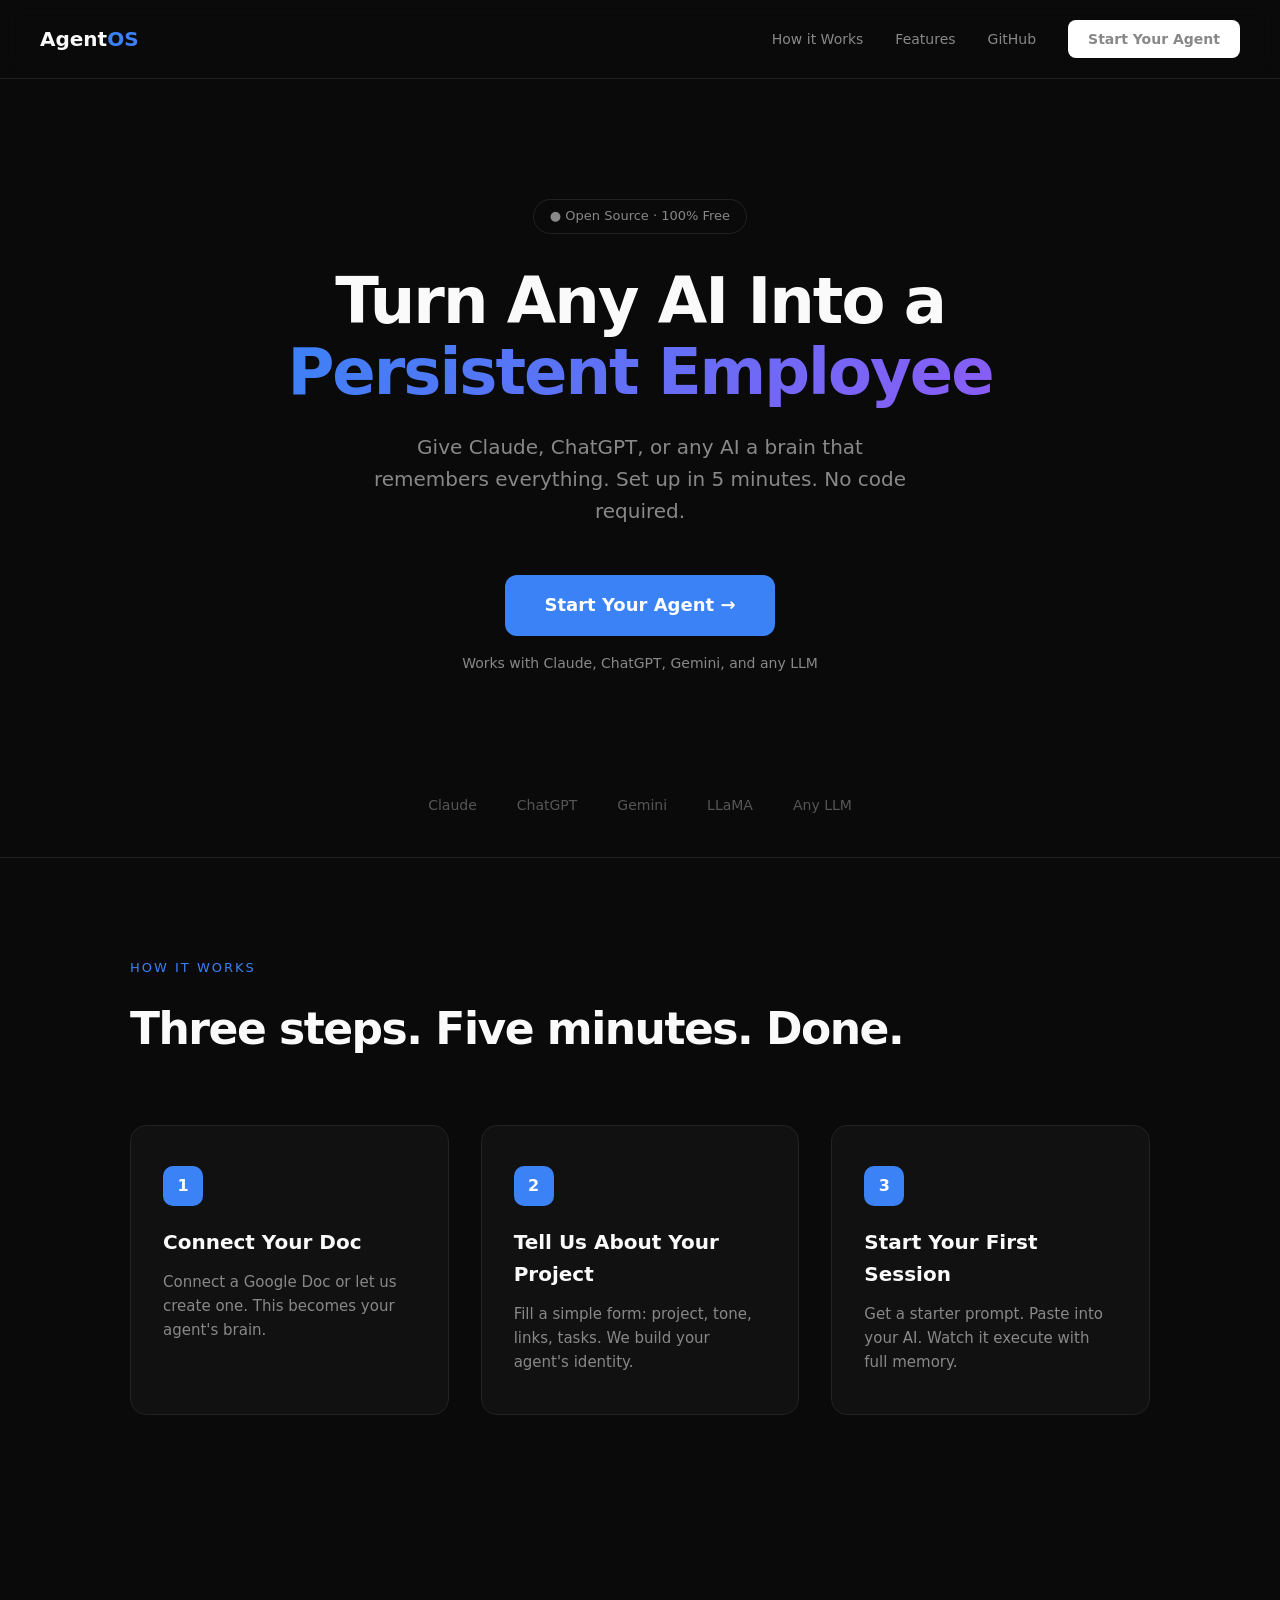
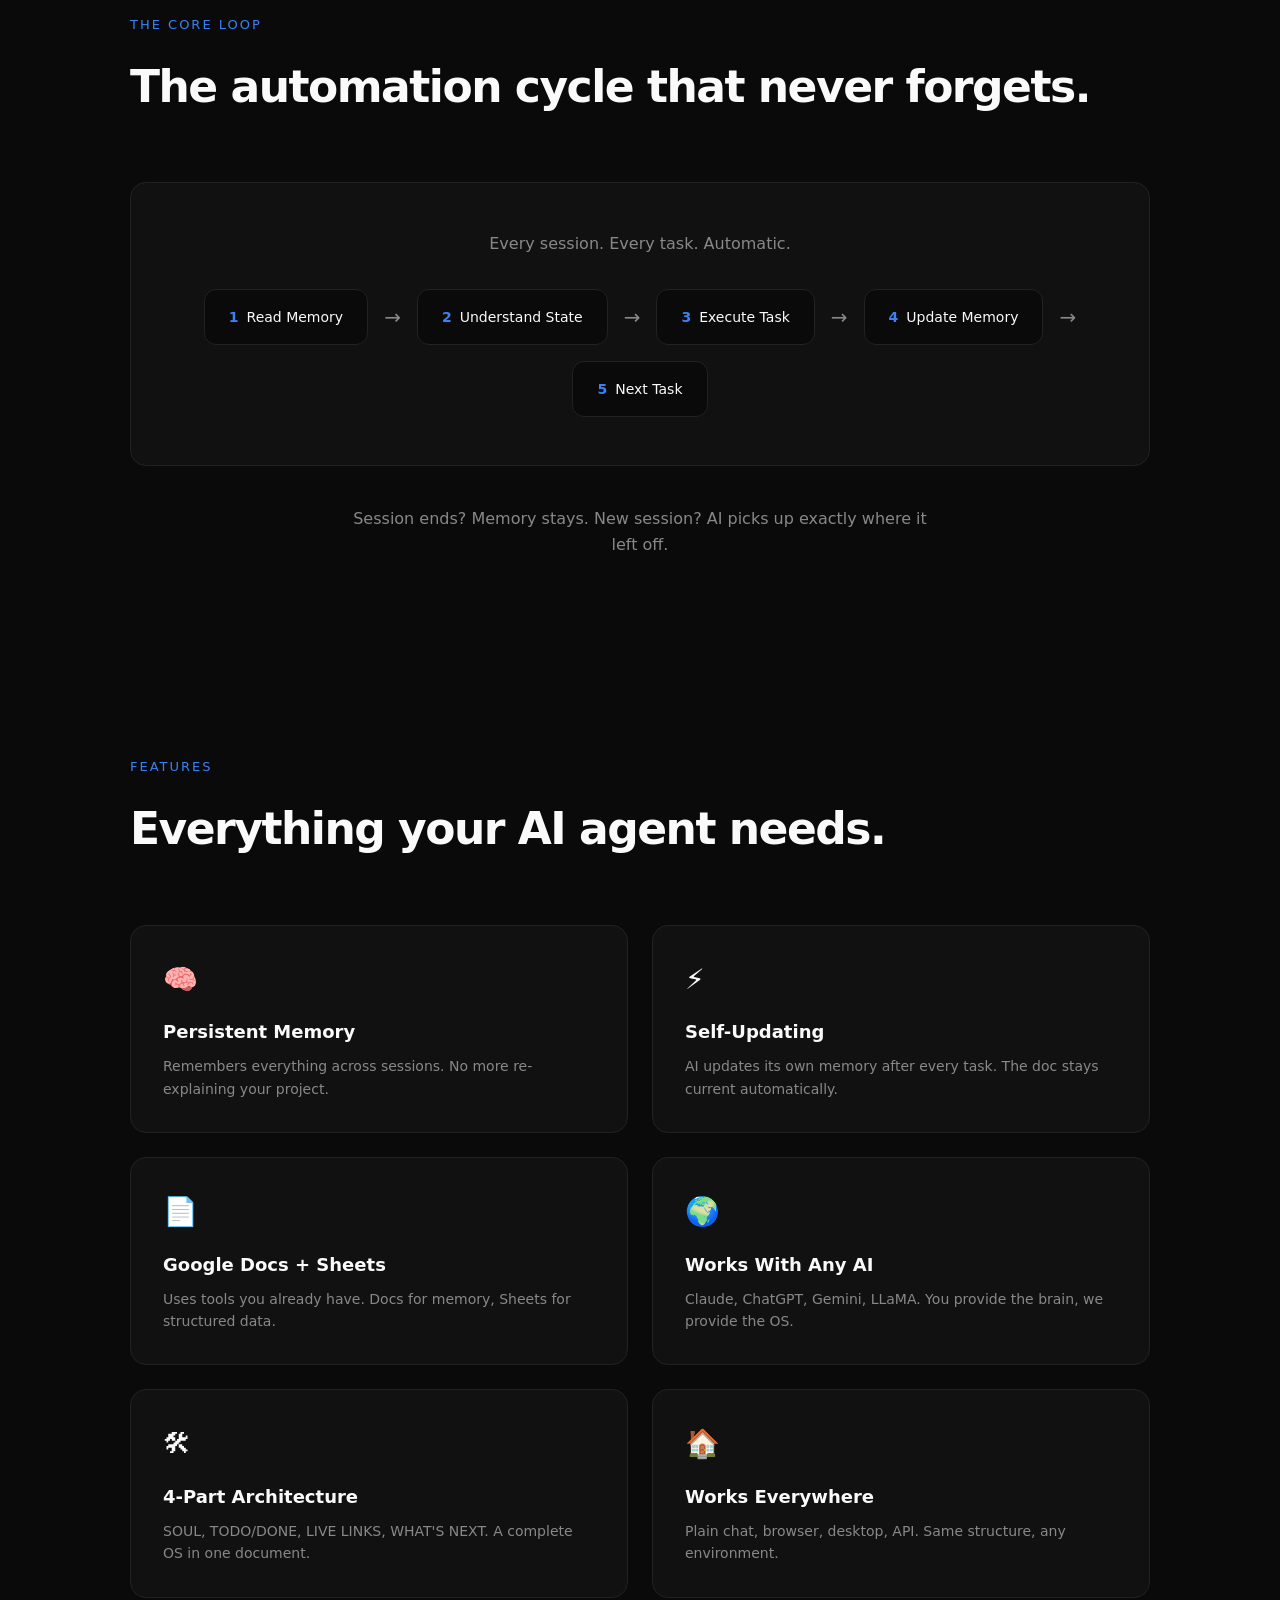
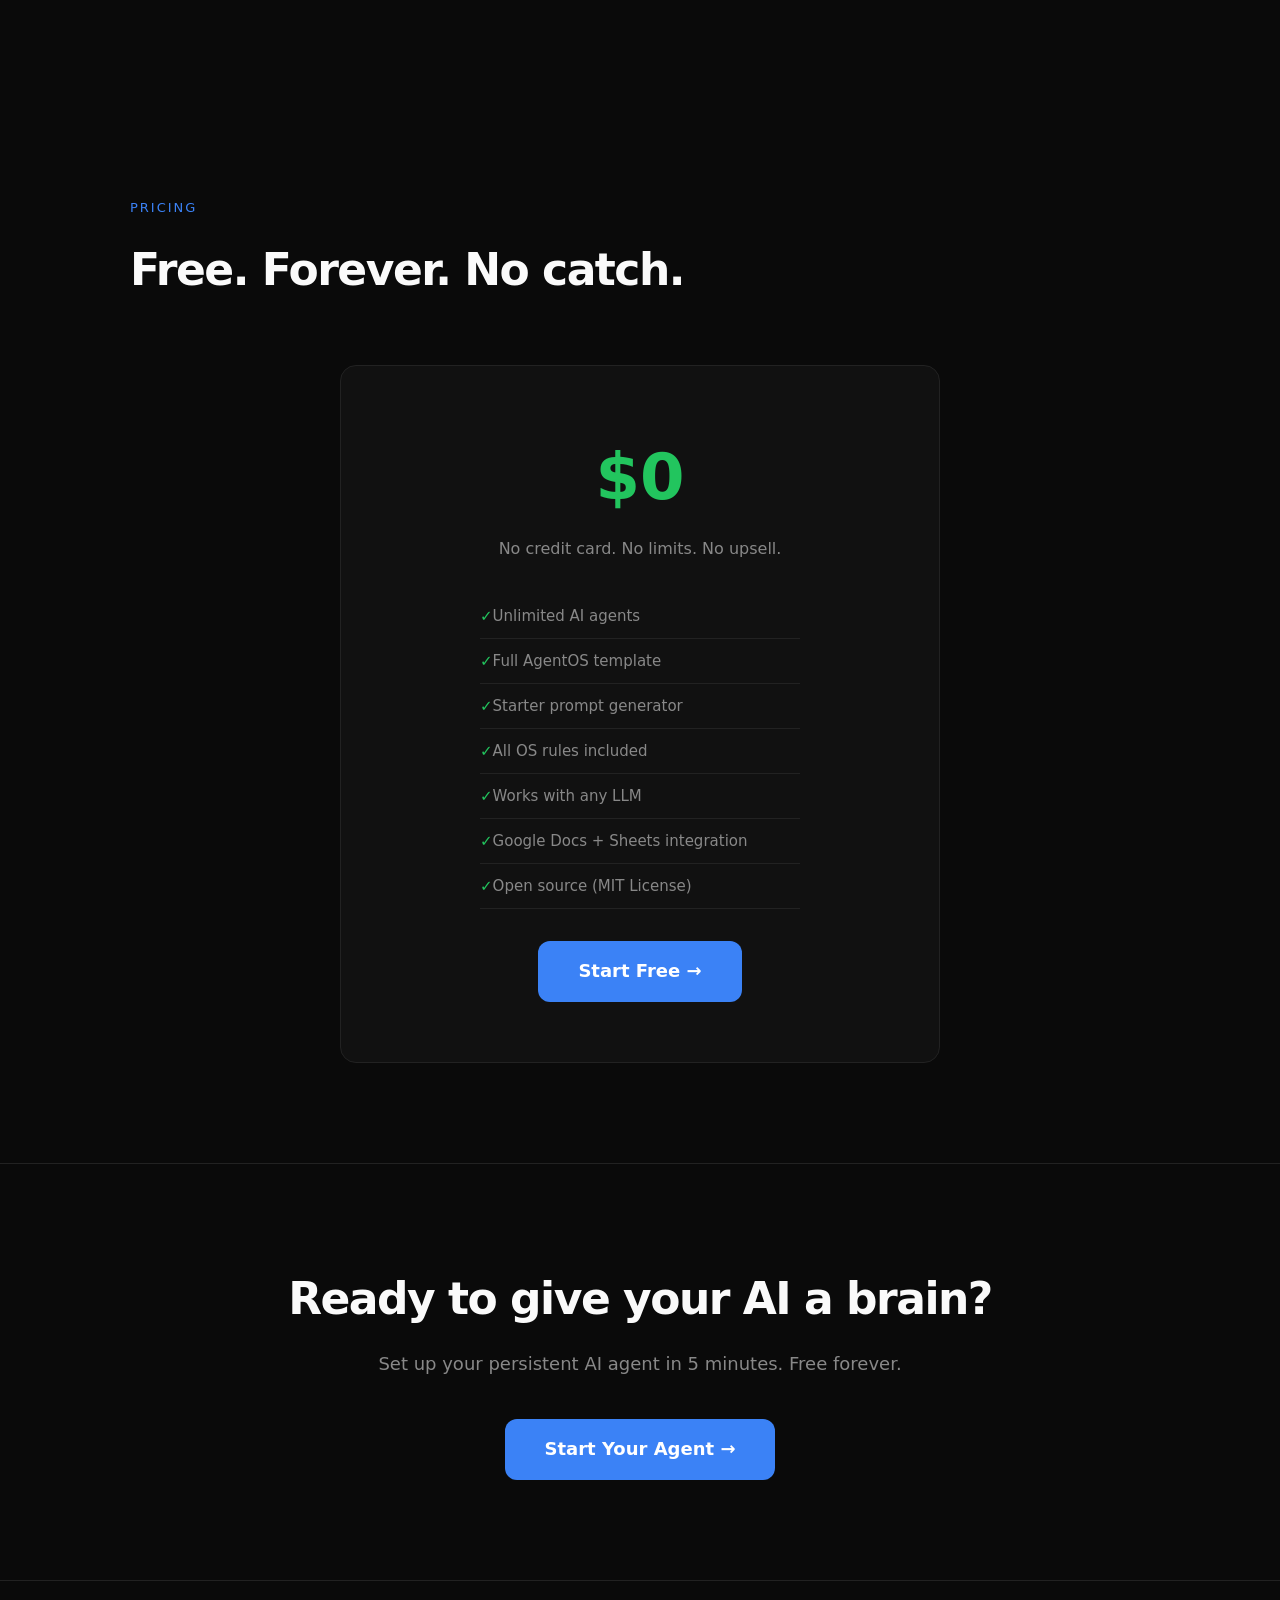
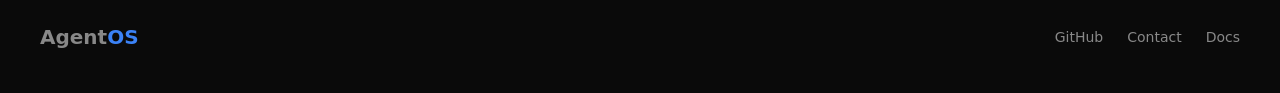
==== commit 8927eef0: "Remove paid tiers - free forever, no pricing grid" ====
--- a/index.html
+++ b/index.html
@@ -5,17 +5,17 @@
 <meta name="viewport" content="width=device-width, initial-scale=1.0">
 <title>AgentOS - Turn Any AI Into a Persistent Employee</title>
 <style>
-*{margin:0;padding:0;box-sizing:border-box}:root{--bg:#0a0a0a;--surface:#111;--border:#222;--text:#fafafa;--muted:#888;--accent:#3b82f6;--green:#22c55e}body{font-family:system-ui,sans-serif;background:var(--bg);color:var(--text);line-height:1.6}a{color:var(--accent);text-decoration:none}nav{display:flex;justify-content:space-between;align-items:center;padding:20px 40px;border-bottom:1px solid var(--border);position:sticky;top:0;background:rgba(10,10,10,.9);backdrop-filter:blur(10px);z-index:100}.logo{font-size:20px;font-weight:700}.logo b{color:var(--accent)}.nav-links{display:flex;gap:32px;align-items:center}.nav-links a{color:var(--muted);font-size:14px}.nav-cta{background:#fff;color:#000;padding:8px 20px;border-radius:8px;font-size:14px;font-weight:600}.hero{text-align:center;padding:120px 40px 80px;max-width:800px;margin:0 auto}.badge{display:inline-block;padding:6px 16px;border:1px solid var(--border);border-radius:50px;font-size:13px;color:var(--muted);margin-bottom:32px}h1{font-size:64px;font-weight:700;letter-spacing:-2px;line-height:1.1;margin-bottom:24px}.grad{background:linear-gradient(135deg,var(--accent),#8b5cf6);-webkit-background-clip:text;-webkit-text-fill-color:transparent}.hero p{font-size:20px;color:var(--muted);max-width:560px;margin:0 auto 48px}.cta{display:inline-flex;align-items:center;gap:8px;background:var(--accent);color:#fff;padding:16px 40px;border-radius:12px;font-size:18px;font-weight:600}.sub{margin-top:16px;font-size:14px;color:var(--muted)}.bar{display:flex;justify-content:center;gap:40px;padding:40px;color:var(--muted);font-size:14px;border-bottom:1px solid var(--border)}.bar span{opacity:.6}.sec{padding:100px 40px;max-width:1100px;margin:0 auto}.lbl{font-size:13px;text-transform:uppercase;letter-spacing:2px;color:var(--accent);margin-bottom:16px}.sec h2{font-size:44px;font-weight:700;letter-spacing:-1.5px;margin-bottom:60px}.grid3{display:grid;grid-template-columns:repeat(3,1fr);gap:32px}.card{background:var(--surface);border:1px solid var(--border);border-radius:16px;padding:40px 32px}.num{display:inline-flex;align-items:center;justify-content:center;width:40px;height:40px;background:var(--accent);color:#fff;border-radius:10px;font-weight:700;margin-bottom:20px}.card h3{font-size:20px;font-weight:600;margin-bottom:12px}.card p{color:var(--muted);font-size:15px}.grid2{display:grid;grid-template-columns:repeat(2,1fr);gap:24px}.feat{background:var(--surface);border:1px solid var(--border);border-radius:16px;padding:32px}.feat .ico{font-size:28px;margin-bottom:16px}.feat h3{font-size:18px;font-weight:600;margin-bottom:8px}.feat p{color:var(--muted);font-size:14px}.lv{background:var(--surface);border:1px solid var(--border);border-radius:16px;padding:48px;text-align:center;margin-bottom:40px}.ls{display:flex;justify-content:center;align-items:center;gap:16px;flex-wrap:wrap;margin-top:32px}.li{background:var(--bg);border:1px solid var(--border);border-radius:12px;padding:16px 24px;font-size:14px}.li b{color:var(--accent);margin-right:8px}.ar{color:var(--muted);font-size:20px}.pc{background:var(--surface);border:1px solid var(--border);border-radius:16px;padding:40px 32px;position:relative}.pc.ft{border-color:var(--accent)}.pc.ft::before{content:"POPULAR";position:absolute;top:-12px;left:50%;transform:translateX(-50%);background:var(--accent);color:#fff;padding:4px 16px;border-radius:50px;font-size:11px;font-weight:700;letter-spacing:1px}.pc h3{font-size:22px;font-weight:600;margin-bottom:8px}.pr{font-size:48px;font-weight:700;margin-bottom:4px}.pr span{font-size:16px;color:var(--muted);font-weight:400}.pd{color:var(--muted);font-size:14px;margin-bottom:24px}.pf{list-style:none;margin-bottom:32px}.pf li{padding:8px 0;font-size:14px;color:var(--muted);border-bottom:1px solid var(--border)}.pf li::before{content:"\2713 ";color:var(--green);font-weight:700}.pb{display:block;width:100%;padding:14px;text-align:center;border-radius:10px;font-weight:600;font-size:15px;border:1px solid var(--border);background:transparent;color:var(--text);cursor:pointer}.pb.pm{background:var(--accent);border-color:var(--accent);color:#fff}.fc{text-align:center;padding:100px 40px;border-top:1px solid var(--border)}.fc h2{font-size:44px;font-weight:700;letter-spacing:-1.5px;margin-bottom:16px}.fc p{color:var(--muted);font-size:18px;margin-bottom:40px}footer{border-top:1px solid var(--border);padding:40px;display:flex;justify-content:space-between;align-items:center;font-size:14px;color:var(--muted)}.fl{display:flex;gap:24px}.fl a{color:var(--muted)}@media(max-width:768px){h1{font-size:40px}.sec h2{font-size:32px}.grid3,.grid2{grid-template-columns:1fr}.hero{padding:80px 20px 60px}.sec{padding:60px 20px}nav{padding:16px 20px}.nav-links{display:none}.ls{flex-direction:column}.ar{transform:rotate(90deg)}}
+*{margin:0;padding:0;box-sizing:border-box}:root{--bg:#0a0a0a;--surface:#111;--border:#222;--text:#fafafa;--muted:#888;--accent:#3b82f6;--green:#22c55e}body{font-family:system-ui,sans-serif;background:var(--bg);color:var(--text);line-height:1.6}a{color:var(--accent);text-decoration:none}nav{display:flex;justify-content:space-between;align-items:center;padding:20px 40px;border-bottom:1px solid var(--border);position:sticky;top:0;background:rgba(10,10,10,.9);backdrop-filter:blur(10px);z-index:100}.logo{font-size:20px;font-weight:700}.logo b{color:var(--accent)}.nav-links{display:flex;gap:32px;align-items:center}.nav-links a{color:var(--muted);font-size:14px}.nav-cta{background:#fff;color:#000;padding:8px 20px;border-radius:8px;font-size:14px;font-weight:600}.hero{text-align:center;padding:120px 40px 80px;max-width:800px;margin:0 auto}.badge{display:inline-block;padding:6px 16px;border:1px solid var(--border);border-radius:50px;font-size:13px;color:var(--muted);margin-bottom:32px}h1{font-size:64px;font-weight:700;letter-spacing:-2px;line-height:1.1;margin-bottom:24px}.grad{background:linear-gradient(135deg,var(--accent),#8b5cf6);-webkit-background-clip:text;-webkit-text-fill-color:transparent}.hero p{font-size:20px;color:var(--muted);max-width:560px;margin:0 auto 48px}.cta{display:inline-flex;align-items:center;gap:8px;background:var(--accent);color:#fff;padding:16px 40px;border-radius:12px;font-size:18px;font-weight:600}.sub{margin-top:16px;font-size:14px;color:var(--muted)}.bar{display:flex;justify-content:center;gap:40px;padding:40px;color:var(--muted);font-size:14px;border-bottom:1px solid var(--border)}.bar span{opacity:.6}.sec{padding:100px 40px;max-width:1100px;margin:0 auto}.lbl{font-size:13px;text-transform:uppercase;letter-spacing:2px;color:var(--accent);margin-bottom:16px}.sec h2{font-size:44px;font-weight:700;letter-spacing:-1.5px;margin-bottom:60px}.grid3{display:grid;grid-template-columns:repeat(3,1fr);gap:32px}.card{background:var(--surface);border:1px solid var(--border);border-radius:16px;padding:40px 32px}.num{display:inline-flex;align-items:center;justify-content:center;width:40px;height:40px;background:var(--accent);color:#fff;border-radius:10px;font-weight:700;margin-bottom:20px}.card h3{font-size:20px;font-weight:600;margin-bottom:12px}.card p{color:var(--muted);font-size:15px}.grid2{display:grid;grid-template-columns:repeat(2,1fr);gap:24px}.feat{background:var(--surface);border:1px solid var(--border);border-radius:16px;padding:32px}.feat .ico{font-size:28px;margin-bottom:16px}.feat h3{font-size:18px;font-weight:600;margin-bottom:8px}.feat p{color:var(--muted);font-size:14px}.lv{background:var(--surface);border:1px solid var(--border);border-radius:16px;padding:48px;text-align:center;margin-bottom:40px}.ls{display:flex;justify-content:center;align-items:center;gap:16px;flex-wrap:wrap;margin-top:32px}.li{background:var(--bg);border:1px solid var(--border);border-radius:12px;padding:16px 24px;font-size:14px}.li b{color:var(--accent);margin-right:8px}.ar{color:var(--muted);font-size:20px}.free-banner{background:var(--surface);border:1px solid var(--border);border-radius:16px;padding:60px 40px;text-align:center;max-width:600px;margin:0 auto}.free-banner h3{font-size:28px;font-weight:700;margin-bottom:12px}.free-banner .price{font-size:64px;font-weight:700;color:var(--green);margin-bottom:8px}.free-banner .price-sub{color:var(--muted);font-size:16px;margin-bottom:32px}.free-list{list-style:none;text-align:left;max-width:320px;margin:0 auto 32px}.free-list li{padding:10px 0;font-size:15px;color:var(--muted);border-bottom:1px solid var(--border)}.free-list li::before{content:"\2713 ";color:var(--green);font-weight:700}.fc{text-align:center;padding:100px 40px;border-top:1px solid var(--border)}.fc h2{font-size:44px;font-weight:700;letter-spacing:-1.5px;margin-bottom:16px}.fc p{color:var(--muted);font-size:18px;margin-bottom:40px}footer{border-top:1px solid var(--border);padding:40px;display:flex;justify-content:space-between;align-items:center;font-size:14px;color:var(--muted)}.fl{display:flex;gap:24px}.fl a{color:var(--muted)}@media(max-width:768px){h1{font-size:40px}.sec h2{font-size:32px}.grid3,.grid2{grid-template-columns:1fr}.hero{padding:80px 20px 60px}.sec{padding:60px 20px}nav{padding:16px 20px}.nav-links{display:none}.ls{flex-direction:column}.ar{transform:rotate(90deg)}}
 </style>
 </head>
 <body>
-<nav><div class="logo">Agent<b>OS</b></div><div class="nav-links"><a href="#how">How it Works</a><a href="#feat">Features</a><a href="#price">Pricing</a><a href="https://github.com/nickberger1993-ai/agentos">GitHub</a><a href="#start" class="nav-cta">Start Your Agent</a></div></nav>
-<section class="hero"><div class="badge">&#9679; Open Source · Free to Start</div><h1>Turn Any AI Into a <span class="grad">Persistent Employee</span></h1><p>Give Claude, ChatGPT, or any AI a brain that remembers everything. Set up in 5 minutes. No code required.</p><a href="#start" class="cta">Start Your Agent &#8594;</a><div class="sub">Works with Claude, ChatGPT, Gemini, and any LLM</div></section>
+<nav><div class="logo">Agent<b>OS</b></div><div class="nav-links"><a href="#how">How it Works</a><a href="#feat">Features</a><a href="https://github.com/nickberger1993-ai/agentos">GitHub</a><a href="setup.html" class="nav-cta">Start Your Agent</a></div></nav>
+<section class="hero"><div class="badge">&#9679; Open Source &#183; 100% Free</div><h1>Turn Any AI Into a <span class="grad">Persistent Employee</span></h1><p>Give Claude, ChatGPT, or any AI a brain that remembers everything. Set up in 5 minutes. No code required.</p><a href="setup.html" class="cta">Start Your Agent &#8594;</a><div class="sub">Works with Claude, ChatGPT, Gemini, and any LLM</div></section>
 <div class="bar"><span>Claude</span><span>ChatGPT</span><span>Gemini</span><span>LLaMA</span><span>Any LLM</span></div>
 <section class="sec" id="how"><div class="lbl">How It Works</div><h2>Three steps. Five minutes. Done.</h2><div class="grid3"><div class="card"><div class="num">1</div><h3>Connect Your Doc</h3><p>Connect a Google Doc or let us create one. This becomes your agent's brain.</p></div><div class="card"><div class="num">2</div><h3>Tell Us About Your Project</h3><p>Fill a simple form: project, tone, links, tasks. We build your agent's identity.</p></div><div class="card"><div class="num">3</div><h3>Start Your First Session</h3><p>Get a starter prompt. Paste into your AI. Watch it execute with full memory.</p></div></div></section>
 <section class="sec"><div class="lbl">The Core Loop</div><h2>The automation cycle that never forgets.</h2><div class="lv"><p style="color:var(--muted);margin-bottom:8px">Every session. Every task. Automatic.</p><div class="ls"><div class="li"><b>1</b>Read Memory</div><div class="ar">&#8594;</div><div class="li"><b>2</b>Understand State</div><div class="ar">&#8594;</div><div class="li"><b>3</b>Execute Task</div><div class="ar">&#8594;</div><div class="li"><b>4</b>Update Memory</div><div class="ar">&#8594;</div><div class="li"><b>5</b>Next Task</div></div></div><p style="text-align:center;color:var(--muted);max-width:600px;margin:0 auto">Session ends? Memory stays. New session? AI picks up exactly where it left off.</p></section>
 <section class="sec" id="feat"><div class="lbl">Features</div><h2>Everything your AI agent needs.</h2><div class="grid2"><div class="feat"><div class="ico">&#129504;</div><h3>Persistent Memory</h3><p>Remembers everything across sessions. No more re-explaining your project.</p></div><div class="feat"><div class="ico">&#9889;</div><h3>Self-Updating</h3><p>AI updates its own memory after every task. The doc stays current automatically.</p></div><div class="feat"><div class="ico">&#128196;</div><h3>Google Docs + Sheets</h3><p>Uses tools you already have. Docs for memory, Sheets for structured data.</p></div><div class="feat"><div class="ico">&#127757;</div><h3>Works With Any AI</h3><p>Claude, ChatGPT, Gemini, LLaMA. You provide the brain, we provide the OS.</p></div><div class="feat"><div class="ico">&#128736;</div><h3>4-Part Architecture</h3><p>SOUL, TODO/DONE, LIVE LINKS, WHAT'S NEXT. A complete OS in one document.</p></div><div class="feat"><div class="ico">&#127968;</div><h3>Works Everywhere</h3><p>Plain chat, browser, desktop, API. Same structure, any environment.</p></div></div></section>
-<section class="sec" id="price"><div class="lbl">Pricing</div><h2>Start free. Scale when ready.</h2><div class="grid3"><div class="pc"><h3>Free</h3><div class="pr">$0</div><div class="pd">Get started with one agent</div><ul class="pf"><li>1 AI agent setup</li><li>Basic AgentOS template</li><li>Starter prompt generator</li><li>Full OS rules loaded</li><li>Works with any LLM</li></ul><a href="#start" class="pb">Start Free</a></div><div class="pc ft"><h3>Premium</h3><div class="pr">$29 <span>one-time</span></div><div class="pd">Premium templates for any use case</div><ul class="pf"><li>Unlimited agents</li><li>Marketing Agent template</li><li>Sales Agent template</li><li>Developer Agent template</li><li>Connected Google Sheets</li><li>Optimized prompts</li></ul><a href="#start" class="pb pm">Get Premium</a></div><div class="pc"><h3>Done-For-You</h3><div class="pr">$299</div><div class="pd">We set up everything for you</div><ul class="pf"><li>Custom SOUL for your business</li><li>Custom Sheets connected</li><li>First session walkthrough</li><li>30 days support</li><li>Priority updates</li></ul><a href="mailto:alon@iploop.io" class="pb">Contact Us</a></div></div></section>
+<section class="sec"><div class="lbl">Pricing</div><h2>Free. Forever. No catch.</h2><div class="free-banner"><div class="price">$0</div><div class="price-sub">No credit card. No limits. No upsell.</div><ul class="free-list"><li>Unlimited AI agents</li><li>Full AgentOS template</li><li>Starter prompt generator</li><li>All OS rules included</li><li>Works with any LLM</li><li>Google Docs + Sheets integration</li><li>Open source (MIT License)</li></ul><a href="setup.html" class="cta">Start Free &#8594;</a></div></section>
 <section class="fc" id="start"><h2>Ready to give your AI a brain?</h2><p>Set up your persistent AI agent in 5 minutes. Free forever.</p><a href="setup.html" class="cta">Start Your Agent &#8594;</a></section>
 <footer><div class="logo">Agent<b>OS</b></div><div class="fl"><a href="https://github.com/nickberger1993-ai/agentos">GitHub</a><a href="mailto:alon@iploop.io">Contact</a><a href="#">Docs</a></div></footer>
 </body>
